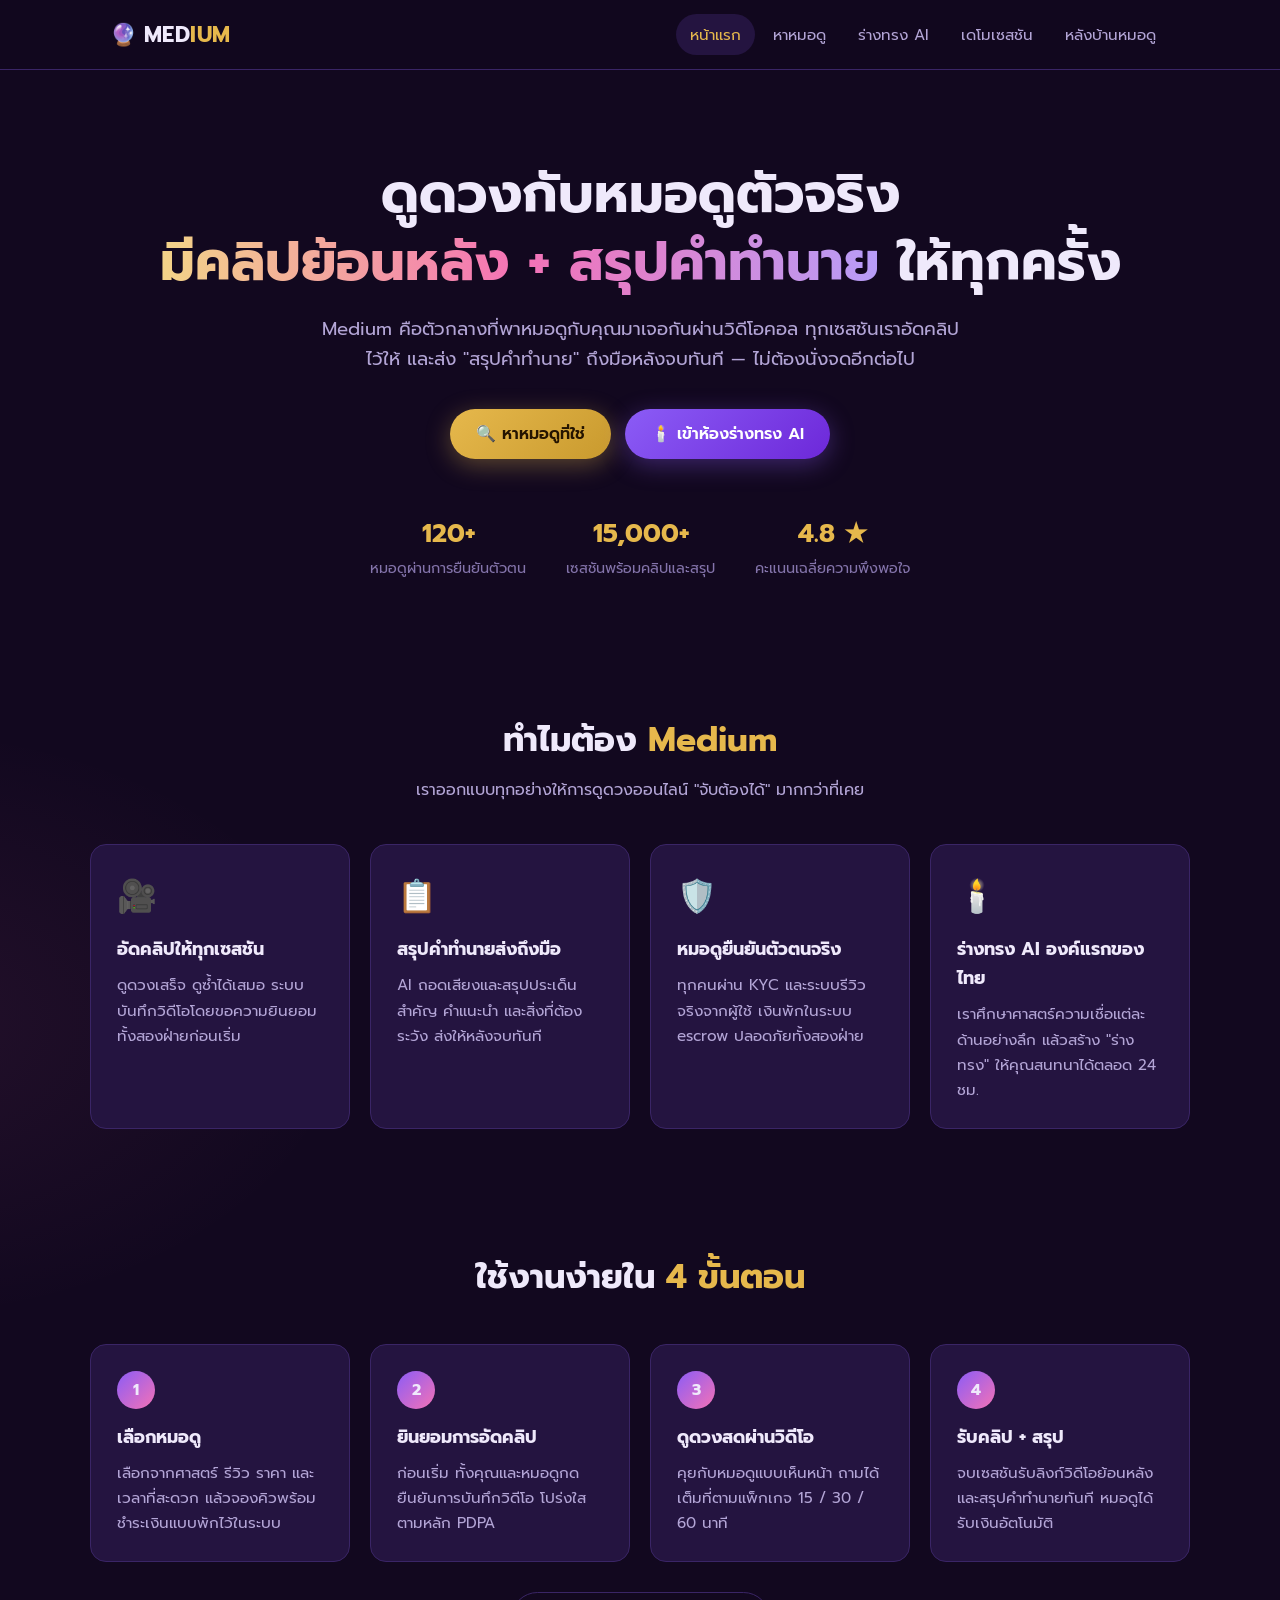
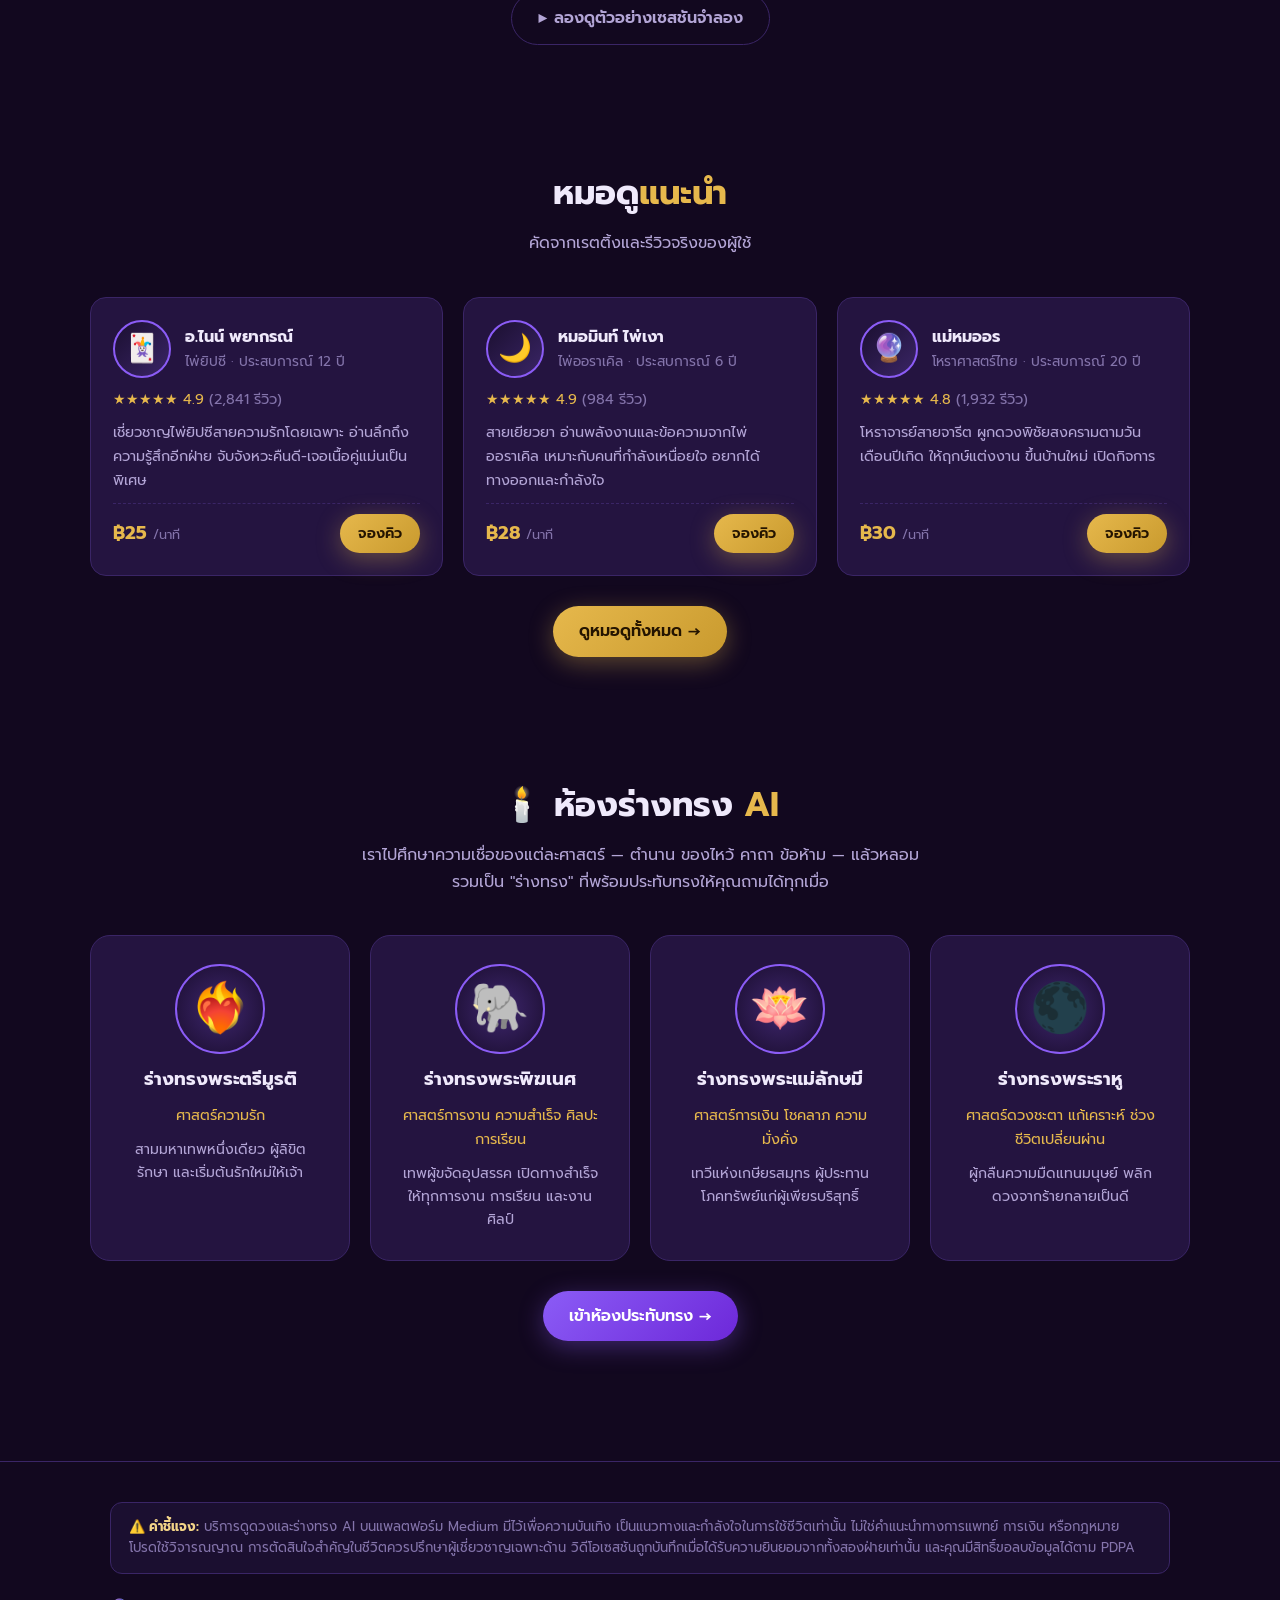
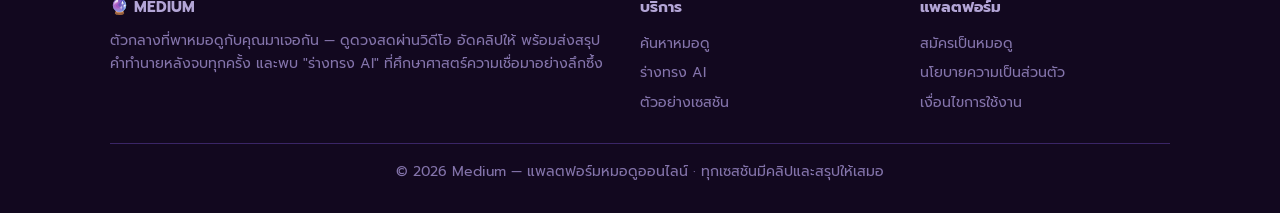
==== index.html @ 3f54d357 "Initial public web deploy: Medium web app + GitHub Pages workflow Static Thai web app (marketplace, " ====
<!doctype html>
<html lang="th">
<head>
  <meta charset="utf-8">
  <meta name="viewport" content="width=device-width, initial-scale=1, viewport-fit=cover">
  <title>Medium — ดูดวงสดกับหมอดูตัวจริง มีคลิปและสรุปให้ทุกครั้ง</title>
  <meta name="description" content="แพลตฟอร์มตัวกลางหมอดู-ลูกดวง ดูดวงสดผ่านวิดีโอคอล อัดคลิปให้ ส่งสรุปคำทำนายหลังจบ พร้อมร่างทรง AI ที่ศึกษาศาสตร์ความเชื่อจริง">
  <meta name="keywords" content="ดูดวง, ดูดวงออนไลน์, หมอดู, หมอดูแม่น, ดูดวงความรัก, ร่างทรง, พระตรีมูรติ, ไพ่ยิปซี, ดูดวงสด, สายมู, มูเตลู">
  <link rel="canonical" href="https://bayahoob-afk.github.io/medium-web/">
  <!-- Open Graph / แชร์โซเชียล -->
  <meta property="og:type" content="website">
  <meta property="og:site_name" content="Medium">
  <meta property="og:title" content="Medium — ดูดวงสดกับหมอดูตัวจริง มีคลิปและสรุปให้ทุกครั้ง">
  <meta property="og:description" content="ดูดวงผ่านวิดีโอคอล อัดคลิปให้ ส่งสรุปคำทำนายหลังจบทันที + ร่างทรง AI องค์แรกของไทย (พระตรีมูรติ ด้านความรัก)">
  <meta property="og:url" content="https://bayahoob-afk.github.io/medium-web/">
  <meta property="og:image" content="https://bayahoob-afk.github.io/medium-web/og-image.png">
  <meta property="og:image:width" content="1200">
  <meta property="og:image:height" content="630">
  <meta property="og:locale" content="th_TH">
  <meta name="twitter:card" content="summary_large_image">
  <meta name="twitter:image" content="https://bayahoob-afk.github.io/medium-web/og-image.png">
  <meta name="twitter:title" content="Medium — ดูดวงสดกับหมอดูตัวจริง มีคลิปและสรุปให้ทุกครั้ง">
  <meta name="twitter:description" content="ดูดวงผ่านวิดีโอคอล อัดคลิปให้ ส่งสรุปคำทำนายหลังจบทันที + ร่างทรง AI องค์แรกของไทย">
  <!-- Structured data สำหรับ Google -->
  <script type="application/ld+json">
  {
    "@context": "https://schema.org",
    "@type": "WebApplication",
    "name": "Medium — หมอดู & ร่างทรง AI",
    "url": "https://bayahoob-afk.github.io/medium-web/",
    "applicationCategory": "LifestyleApplication",
    "operatingSystem": "Web, Android, iOS (PWA)",
    "description": "แพลตฟอร์มตัวกลางหมอดู-ลูกดวง ดูดวงสดผ่านวิดีโอคอล อัดคลิปให้ ส่งสรุปคำทำนายหลังจบ พร้อมร่างทรง AI",
    "inLanguage": "th",
    "offers": { "@type": "Offer", "price": "0", "priceCurrency": "THB" }
  }
  </script>
  <link rel="icon" href="data:image/svg+xml,<svg xmlns=%22http://www.w3.org/2000/svg%22 viewBox=%220 0 100 100%22><text y=%22.9em%22 font-size=%2290%22>🔮</text></svg>">
  <link rel="preconnect" href="https://fonts.googleapis.com">
  <link href="https://fonts.googleapis.com/css2?family=Prompt:wght@300;400;500;600;700&display=swap" rel="stylesheet">
  <link rel="manifest" href="manifest.webmanifest">
  <meta name="theme-color" content="#12081f">
  <link rel="stylesheet" href="assets/css/style.css">
</head>
<body data-page="home">
  <header class="nav" id="app-nav"></header>

  <!-- HERO -->
  <section class="hero container">
    <h1>ดูดวงกับหมอดูตัวจริง<br><span class="grad">มีคลิปย้อนหลัง + สรุปคำทำนาย</span> ให้ทุกครั้ง</h1>
    <p class="sub">Medium คือตัวกลางที่พาหมอดูกับคุณมาเจอกันผ่านวิดีโอคอล
      ทุกเซสชันเราอัดคลิปไว้ให้ และส่ง "สรุปคำทำนาย" ถึงมือหลังจบทันที — ไม่ต้องนั่งจดอีกต่อไป</p>
    <div class="hero-cta">
      <a href="seers.html" class="btn btn-gold">🔍 หาหมอดูที่ใช่</a>
      <a href="medium.html" class="btn btn-purple">🕯️ เข้าห้องร่างทรง AI</a>
    </div>
    <div class="hero-stats">
      <div class="stat"><b>120+</b><span>หมอดูผ่านการยืนยันตัวตน</span></div>
      <div class="stat"><b>15,000+</b><span>เซสชันพร้อมคลิปและสรุป</span></div>
      <div class="stat"><b>4.8 ★</b><span>คะแนนเฉลี่ยความพึงพอใจ</span></div>
    </div>
  </section>

  <!-- WHY MEDIUM -->
  <section class="section container">
    <div class="section-head">
      <h2>ทำไมต้อง <span class="em">Medium</span></h2>
      <p>เราออกแบบทุกอย่างให้การดูดวงออนไลน์ "จับต้องได้" มากกว่าที่เคย</p>
    </div>
    <div class="grid grid-4">
      <div class="card">
        <span class="icon">🎥</span>
        <h3>อัดคลิปให้ทุกเซสชัน</h3>
        <p>ดูดวงเสร็จ ดูซ้ำได้เสมอ ระบบบันทึกวิดีโอโดยขอความยินยอมทั้งสองฝ่ายก่อนเริ่ม</p>
      </div>
      <div class="card">
        <span class="icon">📋</span>
        <h3>สรุปคำทำนายส่งถึงมือ</h3>
        <p>AI ถอดเสียงและสรุปประเด็นสำคัญ คำแนะนำ และสิ่งที่ต้องระวัง ส่งให้หลังจบทันที</p>
      </div>
      <div class="card">
        <span class="icon">🛡️</span>
        <h3>หมอดูยืนยันตัวตนจริง</h3>
        <p>ทุกคนผ่าน KYC และระบบรีวิวจริงจากผู้ใช้ เงินพักในระบบ escrow ปลอดภัยทั้งสองฝ่าย</p>
      </div>
      <div class="card">
        <span class="icon">🕯️</span>
        <h3>ร่างทรง AI องค์แรกของไทย</h3>
        <p>เราศึกษาศาสตร์ความเชื่อแต่ละด้านอย่างลึก แล้วสร้าง "ร่างทรง" ให้คุณสนทนาได้ตลอด 24 ชม.</p>
      </div>
    </div>
  </section>

  <!-- HOW IT WORKS -->
  <section class="section container">
    <div class="section-head">
      <h2>ใช้งานง่ายใน <span class="em">4 ขั้นตอน</span></h2>
    </div>
    <div class="grid grid-4">
      <div class="card">
        <div class="step-num">1</div>
        <h3>เลือกหมอดู</h3>
        <p>เลือกจากศาสตร์ รีวิว ราคา และเวลาที่สะดวก แล้วจองคิวพร้อมชำระเงินแบบพักไว้ในระบบ</p>
      </div>
      <div class="card">
        <div class="step-num">2</div>
        <h3>ยินยอมการอัดคลิป</h3>
        <p>ก่อนเริ่ม ทั้งคุณและหมอดูกดยืนยันการบันทึกวิดีโอ โปร่งใสตามหลัก PDPA</p>
      </div>
      <div class="card">
        <div class="step-num">3</div>
        <h3>ดูดวงสดผ่านวิดีโอ</h3>
        <p>คุยกับหมอดูแบบเห็นหน้า ถามได้เต็มที่ตามแพ็กเกจ 15 / 30 / 60 นาที</p>
      </div>
      <div class="card">
        <div class="step-num">4</div>
        <h3>รับคลิป + สรุป</h3>
        <p>จบเซสชันรับลิงก์วิดีโอย้อนหลังและสรุปคำทำนายทันที หมอดูได้รับเงินอัตโนมัติ</p>
      </div>
    </div>
    <div class="tc mt-3">
      <a href="session.html" class="btn btn-ghost">▶ ลองดูตัวอย่างเซสชันจำลอง</a>
    </div>
  </section>

  <!-- FEATURED SEERS -->
  <section class="section container">
    <div class="section-head">
      <h2>หมอดู<span class="em">แนะนำ</span></h2>
      <p>คัดจากเรตติ้งและรีวิวจริงของผู้ใช้</p>
    </div>
    <div class="grid grid-3" id="featured-seers"></div>
    <div class="tc mt-3">
      <a href="seers.html" class="btn btn-gold">ดูหมอดูทั้งหมด →</a>
    </div>
  </section>

  <!-- MEDIUM AI TEASER -->
  <section class="section container">
    <div class="section-head">
      <h2>🕯️ ห้องร่างทรง <span class="em">AI</span></h2>
      <p>เราไปศึกษาความเชื่อของแต่ละศาสตร์ — ตำนาน ของไหว้ คาถา ข้อห้าม —
        แล้วหลอมรวมเป็น "ร่างทรง" ที่พร้อมประทับทรงให้คุณถามได้ทุกเมื่อ</p>
    </div>
    <div class="grid grid-4" id="persona-teaser"></div>
    <div class="tc mt-3">
      <a href="medium.html" class="btn btn-purple">เข้าห้องประทับทรง →</a>
    </div>
  </section>

  <footer class="footer" id="app-footer"></footer>

  <script src="data/seers.js"></script>
  <script src="data/personas.js"></script>
  <script src="assets/js/app.js"></script>
  <script>
    // หมอดูแนะนำ: เรตติ้งสูงสุด 3 คน
    const feat = [...window.SEERS].sort((a, b) => b.rating - a.rating).slice(0, 3);
    document.getElementById("featured-seers").innerHTML = feat.map(s => `
      <div class="seer-card">
        <div class="seer-top">
          <div class="avatar">${s.emoji}</div>
          <div>
            <div class="seer-name">${s.name}</div>
            <div class="seer-title">${s.craft} · ประสบการณ์ ${s.exp} ปี</div>
          </div>
        </div>
        <div class="rating">${starText(s.rating)} ${s.rating} <span class="cnt">(${s.reviews.toLocaleString()} รีวิว)</span></div>
        <p class="muted" style="font-size:.9rem">${s.bio}</p>
        <div class="seer-foot">
          <div class="price"><b>฿${s.pricePerMin}</b> <span>/นาที</span></div>
          <a class="btn btn-gold btn-sm" href="seers.html#${s.id}">จองคิว</a>
        </div>
      </div>`).join("");

    // ร่างทรง teaser
    const personas = window.MEDIUM_PERSONAS || [];
    document.getElementById("persona-teaser").innerHTML = personas.map(p => `
      <a class="persona-card" href="medium.html#${p.id}">
        <div class="persona-emoji">${p.emoji}</div>
        <h3>${p.name}</h3>
        <div class="domain">ศาสตร์${p.domain}</div>
        <p class="tagline">${p.tagline || ""}</p>
      </a>`).join("");
  </script>
</body>
</html>
---- assets/css/style.css ----
/* ============================================
   MEDIUM — แพลตฟอร์มหมอดู & ร่างทรง AI
   Design System: Mystic Modern (ม่วงเข้ม-ทอง)
   ============================================ */

:root {
  --bg: #12081f;
  --bg-soft: #1b0f30;
  --bg-card: #241440;
  --bg-card-hover: #2d1a4f;
  --line: #3a2566;
  --gold: #e6b84c;
  --gold-soft: #f3d488;
  --purple: #8b5cf6;
  --purple-soft: #b79df8;
  --pink: #f472b6;
  --text: #efe9fb;
  --text-dim: #b3a5d6;
  --text-faint: #8474ab;
  --ok: #34d399;
  --danger: #f87171;
  --radius: 16px;
  --shadow: 0 10px 40px rgba(0, 0, 0, .45);
  --font: 'Prompt', 'Noto Sans Thai', -apple-system, 'Segoe UI', sans-serif;
}

* { box-sizing: border-box; margin: 0; padding: 0; }

html { scroll-behavior: smooth; }

body {
  font-family: var(--font);
  background:
    radial-gradient(1000px 600px at 80% -10%, rgba(139, 92, 246, .18), transparent 60%),
    radial-gradient(800px 500px at -10% 30%, rgba(244, 114, 182, .08), transparent 60%),
    var(--bg);
  color: var(--text);
  min-height: 100vh;
  line-height: 1.65;
}

img { max-width: 100%; }
a { color: inherit; text-decoration: none; }
button { font-family: inherit; cursor: pointer; }
[hidden] { display: none !important; }

.container { max-width: 1100px; margin: 0 auto; padding: 0 20px; }

/* ---------- Navbar ---------- */
.nav {
  position: sticky; top: 0; z-index: 50;
  background: rgba(18, 8, 31, .85);
  backdrop-filter: blur(12px);
  border-bottom: 1px solid var(--line);
}
.nav-inner {
  max-width: 1100px; margin: 0 auto; padding: 14px 20px;
  display: flex; align-items: center; gap: 24px; flex-wrap: wrap;
}
.brand { font-size: 1.35rem; font-weight: 700; letter-spacing: .5px; }
.brand .orb { margin-right: 6px; }
.brand em { font-style: normal; color: var(--gold); }
.nav-links { display: flex; gap: 4px; margin-left: auto; flex-wrap: wrap; }
.nav-links a {
  padding: 8px 14px; border-radius: 999px;
  color: var(--text-dim); font-size: .95rem; transition: .2s;
}
.nav-links a:hover { color: var(--text); background: var(--bg-card); }
.nav-links a.active { color: var(--gold); background: var(--bg-card); }

/* ---------- Buttons ---------- */
.btn {
  display: inline-flex; align-items: center; justify-content: center; gap: 8px;
  padding: 12px 26px; border-radius: 999px; border: none;
  font-size: 1rem; font-weight: 600; transition: .2s;
}
.btn-gold {
  background: linear-gradient(135deg, var(--gold), #c99a2e);
  color: #241400;
  box-shadow: 0 6px 24px rgba(230, 184, 76, .35);
}
.btn-gold:hover { transform: translateY(-2px); box-shadow: 0 10px 30px rgba(230, 184, 76, .45); }
.btn-purple {
  background: linear-gradient(135deg, var(--purple), #6d28d9);
  color: #fff;
  box-shadow: 0 6px 24px rgba(139, 92, 246, .35);
}
.btn-purple:hover { transform: translateY(-2px); }
.btn-ghost {
  background: transparent; color: var(--text-dim);
  border: 1px solid var(--line);
}
.btn-ghost:hover { color: var(--text); border-color: var(--purple); }
.btn-danger { background: var(--danger); color: #fff; }
.btn-sm { padding: 8px 18px; font-size: .9rem; }
.btn:disabled { opacity: .5; cursor: not-allowed; transform: none; }

/* ---------- Hero ---------- */
.hero { padding: 90px 0 70px; text-align: center; position: relative; }
.hero h1 {
  font-size: clamp(2rem, 5vw, 3.4rem);
  font-weight: 700; line-height: 1.25; margin-bottom: 18px;
}
.hero h1 .grad {
  background: linear-gradient(90deg, var(--gold-soft), var(--pink), var(--purple-soft));
  -webkit-background-clip: text; background-clip: text; color: transparent;
}
.hero p.sub {
  font-size: 1.15rem; color: var(--text-dim);
  max-width: 640px; margin: 0 auto 34px;
}
.hero-cta { display: flex; gap: 14px; justify-content: center; flex-wrap: wrap; }
.hero-stats {
  display: flex; gap: 40px; justify-content: center; margin-top: 54px; flex-wrap: wrap;
}
.hero-stats .stat b { display: block; font-size: 1.6rem; color: var(--gold); }
.hero-stats .stat span { color: var(--text-faint); font-size: .9rem; }

/* ---------- Sections ---------- */
.section { padding: 60px 0; }
.section-head { text-align: center; margin-bottom: 40px; }
.section-head h2 { font-size: clamp(1.5rem, 3vw, 2.1rem); margin-bottom: 10px; }
.section-head h2 .em { color: var(--gold); }
.section-head p { color: var(--text-dim); max-width: 560px; margin: 0 auto; }

.grid { display: grid; gap: 20px; }
.grid-2 { grid-template-columns: repeat(2, 1fr); }
.grid-3 { grid-template-columns: repeat(3, 1fr); }
.grid-4 { grid-template-columns: repeat(4, 1fr); }

/* ---------- Cards ---------- */
.card {
  background: var(--bg-card);
  border: 1px solid var(--line);
  border-radius: var(--radius);
  padding: 26px;
  transition: .25s;
}
.card:hover { border-color: var(--purple); transform: translateY(-3px); }
.card .icon { font-size: 2rem; margin-bottom: 12px; display: block; }
.card h3 { margin-bottom: 8px; font-size: 1.1rem; }
.card p { color: var(--text-dim); font-size: .95rem; }

.step-num {
  width: 38px; height: 38px; border-radius: 50%;
  background: linear-gradient(135deg, var(--purple), var(--pink));
  display: flex; align-items: center; justify-content: center;
  font-weight: 700; margin-bottom: 14px;
}

/* ---------- Seer Cards ---------- */
.seer-card {
  background: var(--bg-card); border: 1px solid var(--line);
  border-radius: var(--radius); padding: 22px;
  display: flex; flex-direction: column; gap: 10px; transition: .25s;
}
.seer-card:hover { border-color: var(--gold); transform: translateY(-3px); box-shadow: var(--shadow); }
.seer-top { display: flex; gap: 14px; align-items: center; }
.avatar {
  width: 58px; height: 58px; border-radius: 50%; flex-shrink: 0;
  display: flex; align-items: center; justify-content: center;
  font-size: 1.7rem;
  background: linear-gradient(135deg, var(--bg-soft), var(--line));
  border: 2px solid var(--purple);
}
.seer-name { font-weight: 700; }
.seer-title { color: var(--text-faint); font-size: .85rem; }
.badge {
  display: inline-block; padding: 3px 12px; border-radius: 999px;
  font-size: .78rem; background: rgba(139, 92, 246, .15);
  color: var(--purple-soft); border: 1px solid rgba(139, 92, 246, .35);
}
.badge-gold { background: rgba(230, 184, 76, .12); color: var(--gold-soft); border-color: rgba(230, 184, 76, .35); }
.online-dot { width: 9px; height: 9px; border-radius: 50%; background: var(--ok); display: inline-block; margin-right: 5px; box-shadow: 0 0 8px var(--ok); }
.offline-dot { width: 9px; height: 9px; border-radius: 50%; background: var(--text-faint); display: inline-block; margin-right: 5px; }
.rating { color: var(--gold); font-size: .9rem; }
.rating .cnt { color: var(--text-faint); }
.seer-tags { display: flex; gap: 6px; flex-wrap: wrap; }
.seer-foot { display: flex; align-items: center; justify-content: space-between; margin-top: auto; padding-top: 10px; border-top: 1px dashed var(--line); }
.price b { color: var(--gold); font-size: 1.15rem; }
.price span { color: var(--text-faint); font-size: .8rem; }

/* ---------- Filters ---------- */
.filter-bar { display: flex; gap: 10px; flex-wrap: wrap; margin-bottom: 28px; align-items: center; }
.chip {
  padding: 8px 18px; border-radius: 999px; border: 1px solid var(--line);
  background: transparent; color: var(--text-dim); font-size: .9rem; transition: .2s;
}
.chip:hover { border-color: var(--purple); color: var(--text); }
.chip.active { background: var(--purple); border-color: var(--purple); color: #fff; }
.search-input {
  flex: 1; min-width: 200px;
  padding: 10px 18px; border-radius: 999px;
  border: 1px solid var(--line); background: var(--bg-card);
  color: var(--text); font-family: inherit; font-size: .95rem; outline: none;
}
.search-input:focus { border-color: var(--purple); }
.search-input::placeholder { color: var(--text-faint); }

/* ---------- Modal ---------- */
.modal-backdrop {
  position: fixed; inset: 0; z-index: 100;
  background: rgba(8, 3, 16, .8); backdrop-filter: blur(6px);
  display: flex; align-items: center; justify-content: center; padding: 20px;
}
.modal {
  background: var(--bg-soft); border: 1px solid var(--line);
  border-radius: 20px; padding: 30px; width: 100%; max-width: 520px;
  max-height: 88vh; overflow-y: auto; box-shadow: var(--shadow);
}
.modal h3 { margin-bottom: 4px; }
.modal .close-x {
  float: right; background: none; border: none; color: var(--text-faint);
  font-size: 1.4rem; line-height: 1;
}
.form-group { margin: 16px 0; }
.form-group label { display: block; font-size: .9rem; color: var(--text-dim); margin-bottom: 8px; }
.form-group input, .form-group select, .form-group textarea {
  width: 100%; padding: 11px 14px; border-radius: 12px;
  border: 1px solid var(--line); background: var(--bg-card);
  color: var(--text); font-family: inherit; font-size: .95rem; outline: none;
}
.form-group input:focus, .form-group select:focus { border-color: var(--purple); }
.pkg-row { display: grid; grid-template-columns: repeat(3, 1fr); gap: 10px; }
.pkg {
  border: 1px solid var(--line); border-radius: 12px; padding: 12px;
  text-align: center; background: var(--bg-card); transition: .2s; color: var(--text);
}
.pkg b { display: block; color: var(--gold); }
.pkg small { color: var(--text-faint); }
.pkg.active { border-color: var(--gold); background: rgba(230, 184, 76, .08); }
.summary-box {
  background: var(--bg-card); border: 1px dashed var(--gold);
  border-radius: 12px; padding: 16px; margin: 16px 0; font-size: .95rem;
}
.summary-box .row { display: flex; justify-content: space-between; padding: 3px 0; color: var(--text-dim); }
.summary-box .row.total { border-top: 1px solid var(--line); margin-top: 8px; padding-top: 10px; color: var(--text); font-weight: 700; }
.summary-box .row.total b { color: var(--gold); }

/* ---------- Session (video call) ---------- */
.call-stage {
  position: relative; border-radius: 20px; overflow: hidden;
  background: radial-gradient(600px 400px at 50% 30%, #2d1a4f, #150a26);
  border: 1px solid var(--line);
  min-height: 420px;
  display: flex; align-items: center; justify-content: center; flex-direction: column;
}
.call-avatar {
  width: 120px; height: 120px; border-radius: 50%;
  display: flex; align-items: center; justify-content: center; font-size: 3.4rem;
  background: linear-gradient(135deg, var(--bg-card), var(--line));
  border: 3px solid var(--gold);
  box-shadow: 0 0 60px rgba(230, 184, 76, .3);
  animation: breathe 3s ease-in-out infinite;
}
@keyframes breathe { 0%, 100% { transform: scale(1); } 50% { transform: scale(1.04); } }
.rec-pill {
  position: absolute; top: 16px; left: 16px;
  display: flex; align-items: center; gap: 8px;
  background: rgba(0, 0, 0, .55); padding: 7px 16px; border-radius: 999px;
  font-size: .85rem; font-weight: 600;
}
.rec-dot { width: 10px; height: 10px; border-radius: 50%; background: var(--danger); animation: blink 1.1s infinite; }
@keyframes blink { 0%, 100% { opacity: 1; } 50% { opacity: .25; } }
.call-timer { position: absolute; top: 16px; right: 16px; background: rgba(0, 0, 0, .55); padding: 7px 16px; border-radius: 999px; font-variant-numeric: tabular-nums; font-size: .9rem; }
.self-cam {
  position: absolute; bottom: 16px; right: 16px;
  width: 110px; height: 78px; border-radius: 12px;
  background: linear-gradient(135deg, #1f1235, #0d0619);
  border: 1px solid var(--line);
  display: flex; align-items: center; justify-content: center;
  color: var(--text-faint); font-size: .75rem;
}
.call-controls { display: flex; gap: 12px; justify-content: center; margin-top: 22px; flex-wrap: wrap; }
.ctrl-btn {
  width: 52px; height: 52px; border-radius: 50%; border: 1px solid var(--line);
  background: var(--bg-card); color: var(--text); font-size: 1.2rem; transition: .2s;
}
.ctrl-btn:hover { background: var(--bg-card-hover); }
.ctrl-btn.end { background: var(--danger); border-color: var(--danger); width: auto; padding: 0 26px; border-radius: 999px; font-weight: 700; font-size: 1rem; }

/* chat panel in session */
.chat-panel {
  background: var(--bg-card); border: 1px solid var(--line);
  border-radius: var(--radius); display: flex; flex-direction: column;
  height: 420px;
}
.chat-head { padding: 14px 18px; border-bottom: 1px solid var(--line); font-weight: 600; font-size: .95rem; }
.chat-body { flex: 1; overflow-y: auto; padding: 16px; display: flex; flex-direction: column; gap: 10px; }
.chat-input-row { display: flex; gap: 8px; padding: 12px; border-top: 1px solid var(--line); }
.chat-input-row input {
  flex: 1; padding: 10px 16px; border-radius: 999px;
  border: 1px solid var(--line); background: var(--bg-soft);
  color: var(--text); font-family: inherit; outline: none;
}
.msg { max-width: 80%; padding: 10px 16px; border-radius: 16px; font-size: .93rem; line-height: 1.55; white-space: pre-line; }
.msg.me { align-self: flex-end; background: var(--purple); color: #fff; border-bottom-right-radius: 4px; }
.msg.them { align-self: flex-start; background: var(--bg-soft); border: 1px solid var(--line); border-bottom-left-radius: 4px; }
.msg.sys { align-self: center; background: none; color: var(--text-faint); font-size: .8rem; }

/* summary report */
.report {
  background: var(--bg-card); border: 1px solid var(--gold);
  border-radius: 20px; padding: 30px;
  box-shadow: 0 0 50px rgba(230, 184, 76, .12);
}
.report h3 { color: var(--gold); margin-bottom: 4px; }
.report .meta { color: var(--text-faint); font-size: .85rem; margin-bottom: 18px; }
.report-sec { margin: 16px 0; }
.report-sec h4 { font-size: .95rem; color: var(--purple-soft); margin-bottom: 6px; }
.report-sec ul { padding-left: 22px; color: var(--text-dim); font-size: .95rem; }
.report-sec li { margin: 4px 0; }
.video-card {
  display: flex; gap: 16px; align-items: center;
  background: var(--bg-soft); border: 1px solid var(--line);
  border-radius: 14px; padding: 14px 18px; margin-top: 18px;
}
.video-thumb {
  width: 96px; height: 60px; border-radius: 10px; flex-shrink: 0;
  background: linear-gradient(135deg, #2d1a4f, #150a26);
  display: flex; align-items: center; justify-content: center; font-size: 1.4rem;
  border: 1px solid var(--line);
}

/* ---------- Medium (ร่างทรง) ---------- */
.persona-card {
  background: var(--bg-card); border: 1px solid var(--line);
  border-radius: 20px; padding: 28px; text-align: center;
  transition: .25s; display: flex; flex-direction: column; gap: 10px;
}
.persona-card:hover { border-color: var(--gold); transform: translateY(-4px); box-shadow: 0 0 44px rgba(230, 184, 76, .15); }
.persona-emoji {
  font-size: 3rem; width: 90px; height: 90px; margin: 0 auto;
  display: flex; align-items: center; justify-content: center;
  border-radius: 50%;
  background: radial-gradient(circle, rgba(139, 92, 246, .25), transparent 70%);
  border: 2px solid var(--purple);
}
.persona-card h3 { font-size: 1.15rem; }
.persona-card .domain { color: var(--gold); font-size: .9rem; }
.persona-card .tagline { color: var(--text-dim); font-size: .88rem; flex: 1; }

/* trance opening ritual */
.trance {
  position: fixed; inset: 0; z-index: 200;
  background: radial-gradient(700px 500px at 50% 40%, #2d1a4f, #08030f);
  display: flex; flex-direction: column; align-items: center; justify-content: center;
  gap: 22px; text-align: center; padding: 20px;
}
.trance .orb-big {
  font-size: 4.5rem;
  animation: orbfloat 2.2s ease-in-out infinite;
  filter: drop-shadow(0 0 30px rgba(230, 184, 76, .6));
}
@keyframes orbfloat { 0%, 100% { transform: translateY(0) scale(1); } 50% { transform: translateY(-14px) scale(1.06); } }
.trance p { color: var(--gold-soft); font-size: 1.15rem; letter-spacing: 1px; animation: fadepulse 1.6s infinite; }
@keyframes fadepulse { 0%, 100% { opacity: .5; } 50% { opacity: 1; } }

.medium-layout { display: grid; grid-template-columns: 1.6fr 1fr; gap: 20px; align-items: start; }
.medium-chat { height: 560px; }
.knowledge-panel {
  background: var(--bg-card); border: 1px solid var(--line);
  border-radius: var(--radius); padding: 22px;
  max-height: 560px; overflow-y: auto;
}
.knowledge-panel h4 { color: var(--gold); margin: 14px 0 6px; font-size: .95rem; }
.knowledge-panel h4:first-child { margin-top: 0; }
.knowledge-panel ul { padding-left: 20px; color: var(--text-dim); font-size: .9rem; }
.knowledge-panel li { margin: 3px 0; }
.knowledge-panel p { color: var(--text-dim); font-size: .9rem; }
.mantra-box {
  background: rgba(230, 184, 76, .08); border: 1px dashed var(--gold);
  border-radius: 10px; padding: 12px; font-size: .9rem; color: var(--gold-soft);
  margin: 6px 0;
}
.typing { display: inline-flex; gap: 4px; padding: 4px 2px; }
.typing i { width: 7px; height: 7px; border-radius: 50%; background: var(--text-faint); animation: tp 1s infinite; }
.typing i:nth-child(2) { animation-delay: .15s; }
.typing i:nth-child(3) { animation-delay: .3s; }
@keyframes tp { 0%, 100% { opacity: .25; transform: translateY(0); } 50% { opacity: 1; transform: translateY(-4px); } }

.quick-chips { display: flex; gap: 8px; flex-wrap: wrap; padding: 0 12px 10px; }
.quick-chips .chip { font-size: .8rem; padding: 5px 13px; }

/* ---------- Consent box ---------- */
.consent-card {
  max-width: 620px; margin: 0 auto;
  background: var(--bg-card); border: 1px solid var(--line);
  border-radius: 20px; padding: 34px;
}
.consent-card h2 { margin-bottom: 8px; }
.consent-list { margin: 18px 0; display: flex; flex-direction: column; gap: 12px; }
.consent-item {
  display: flex; gap: 12px; align-items: flex-start;
  background: var(--bg-soft); border-radius: 12px; padding: 14px;
  font-size: .93rem; color: var(--text-dim);
}
.consent-item .ci { font-size: 1.2rem; }
.check-row { display: flex; gap: 10px; align-items: flex-start; margin: 16px 0; font-size: .93rem; color: var(--text-dim); }
.check-row input { margin-top: 4px; accent-color: var(--gold); width: 17px; height: 17px; }

/* ---------- Footer ---------- */
.footer {
  border-top: 1px solid var(--line); margin-top: 60px;
  padding: 40px 0 30px; color: var(--text-faint); font-size: .88rem;
}
.footer-grid { display: grid; grid-template-columns: 2fr 1fr 1fr; gap: 30px; margin-bottom: 26px; }
.footer h4 { color: var(--text-dim); margin-bottom: 10px; font-size: .95rem; }
.footer a { display: block; padding: 3px 0; }
.footer a:hover { color: var(--gold); }
.disclaimer {
  background: var(--bg-soft); border: 1px solid var(--line);
  border-radius: 12px; padding: 14px 18px; margin-bottom: 20px;
  font-size: .82rem; line-height: 1.6;
}
.disclaimer b { color: var(--gold-soft); }
.copyright { text-align: center; padding-top: 16px; border-top: 1px solid var(--line); }

/* ---------- Utilities ---------- */
.tc { text-align: center; }
.mt-1 { margin-top: 10px; } .mt-2 { margin-top: 20px; } .mt-3 { margin-top: 30px; } .mt-4 { margin-top: 44px; }
.mb-2 { margin-bottom: 20px; }
.muted { color: var(--text-dim); }
.gold { color: var(--gold); }
.hide { display: none !important; }

/* ---------- Responsive ---------- */
@media (max-width: 900px) {
  .grid-4 { grid-template-columns: repeat(2, 1fr); }
  .grid-3 { grid-template-columns: repeat(2, 1fr); }
  .medium-layout { grid-template-columns: 1fr; }
  .footer-grid { grid-template-columns: 1fr 1fr; }
}
@media (max-width: 580px) {
  .grid-2, .grid-3, .grid-4 { grid-template-columns: 1fr; }
  .hero { padding: 60px 0 40px; }
  .hero-stats { gap: 22px; }
  .nav-inner { gap: 10px; }
  .nav-links { margin-left: 0; width: 100%; justify-content: flex-start; }
  .nav-links a { padding: 6px 10px; font-size: .88rem; }
  .footer-grid { grid-template-columns: 1fr; }
  .pkg-row { grid-template-columns: 1fr; }
  .medium-chat { height: 480px; }
}
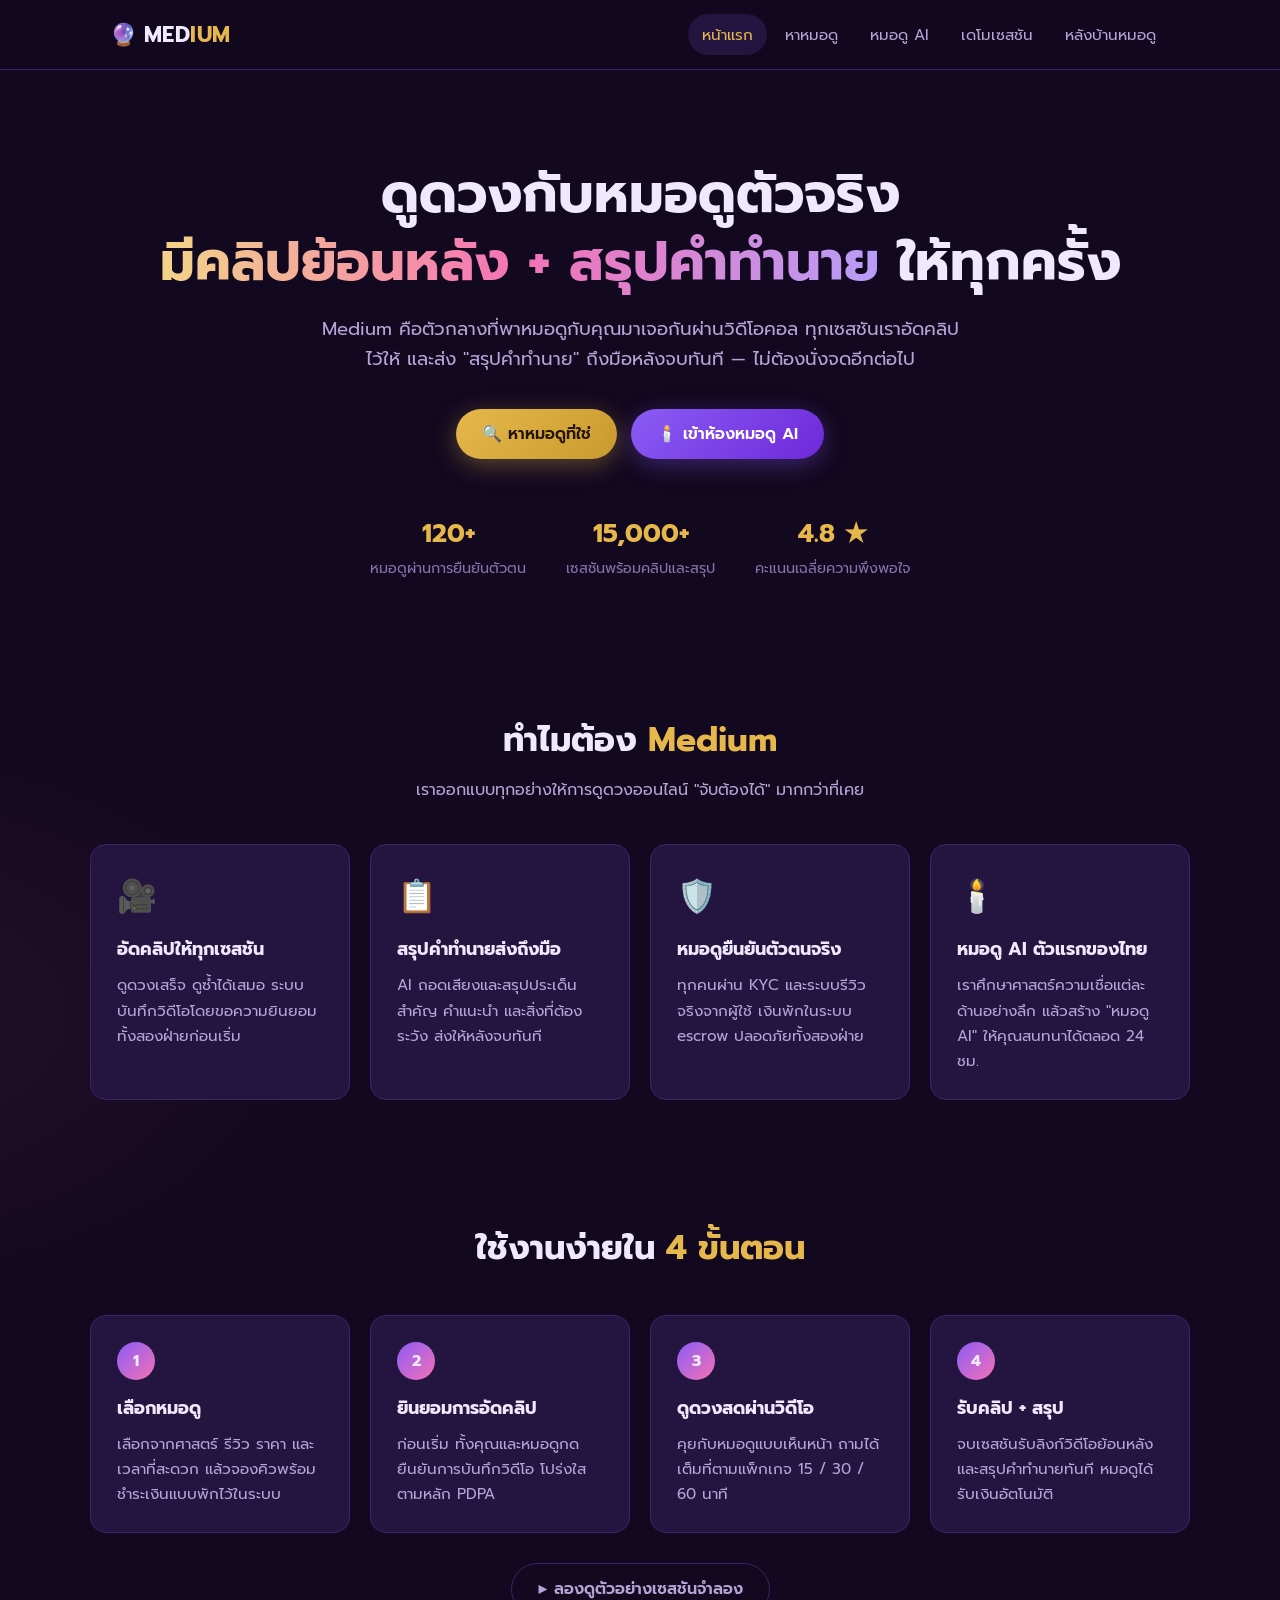
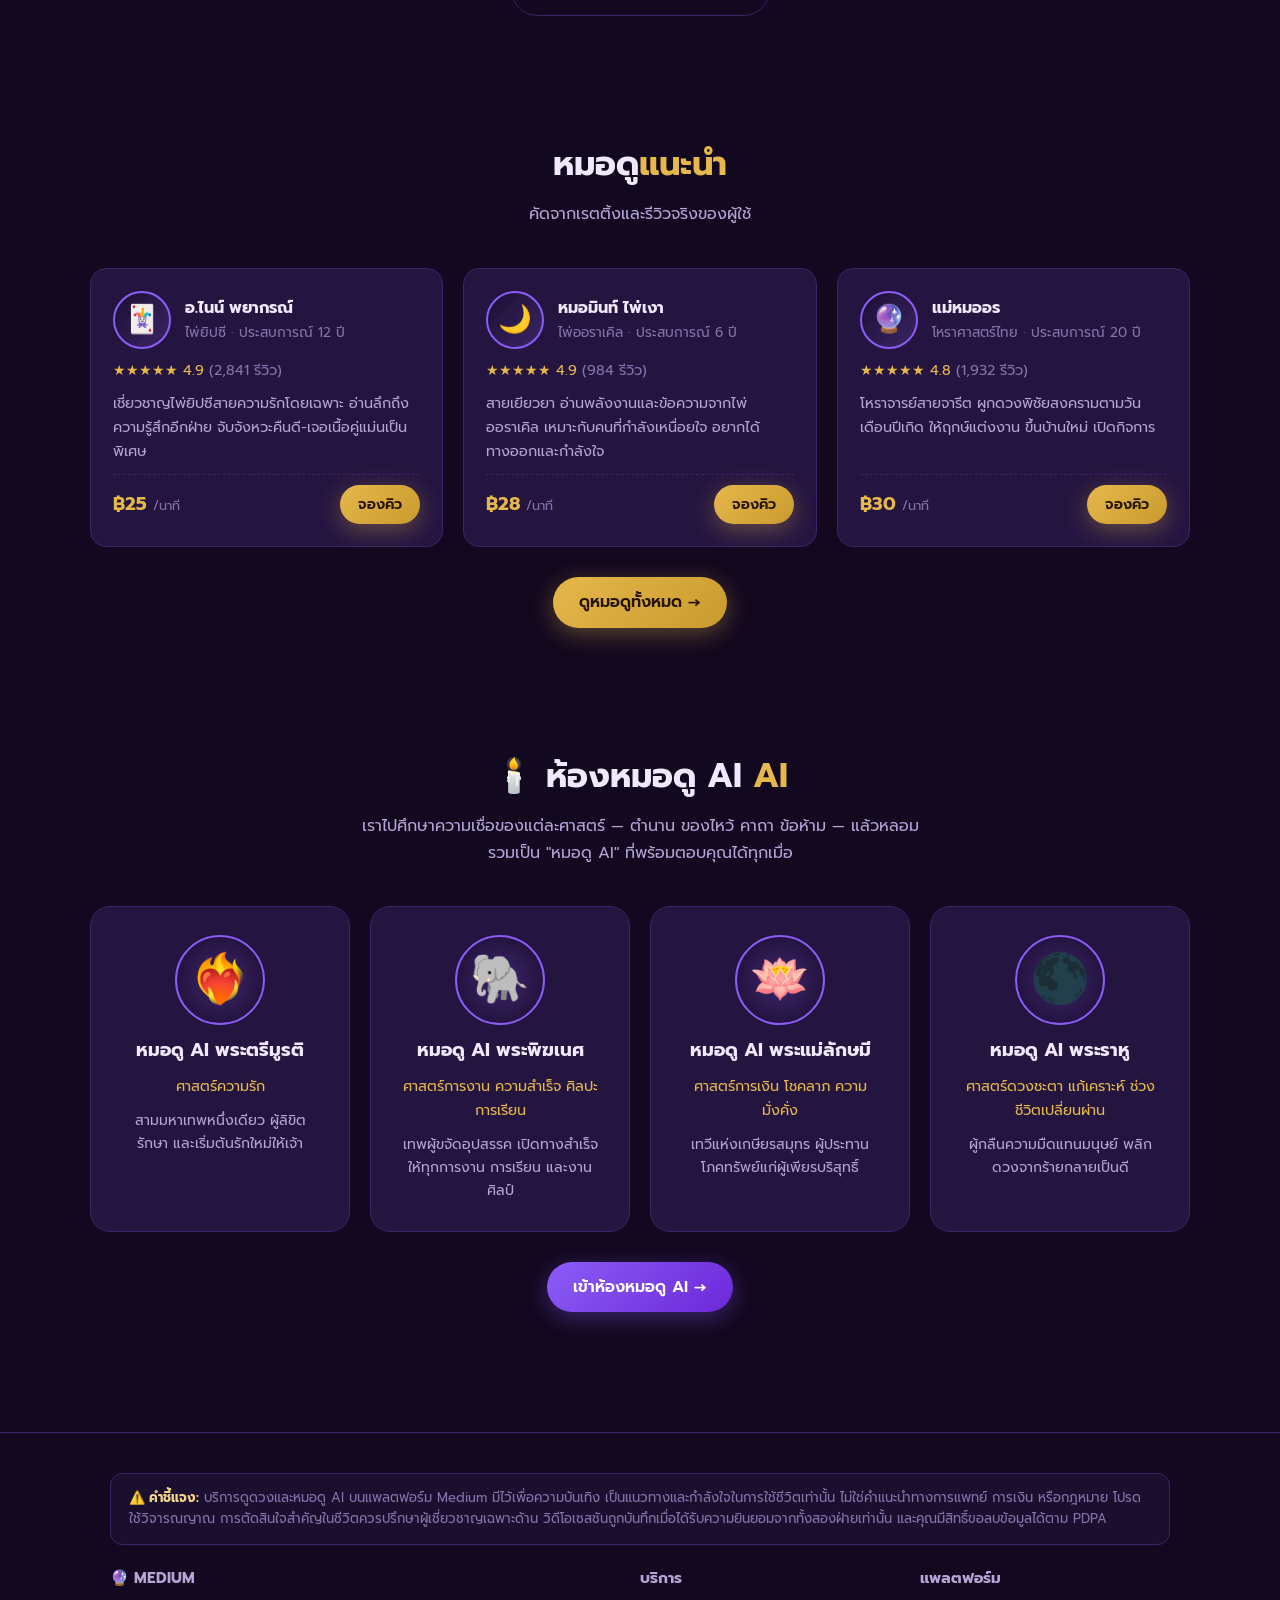
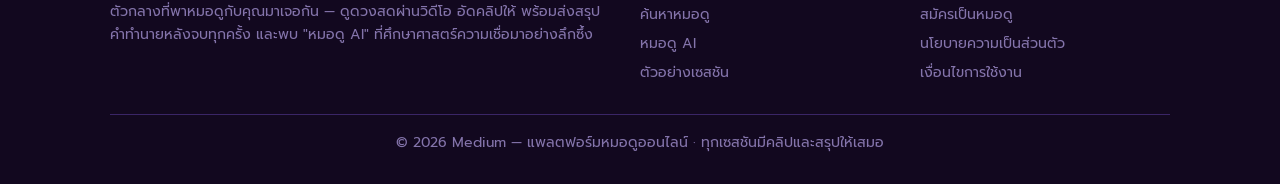
==== commit 7d3e1c5e: "เปลี่ยนคำเรียกฟีเจอร์จาก "ร่างทรง AI" เป็น "หมอดู AI" ทุกจุด Co-Authored-By: Claude Fable 5 <noreply" ====
--- a/index.html
+++ b/index.html
@@ -4,14 +4,14 @@
   <meta charset="utf-8">
   <meta name="viewport" content="width=device-width, initial-scale=1, viewport-fit=cover">
   <title>Medium — ดูดวงสดกับหมอดูตัวจริง มีคลิปและสรุปให้ทุกครั้ง</title>
-  <meta name="description" content="แพลตฟอร์มตัวกลางหมอดู-ลูกดวง ดูดวงสดผ่านวิดีโอคอล อัดคลิปให้ ส่งสรุปคำทำนายหลังจบ พร้อมร่างทรง AI ที่ศึกษาศาสตร์ความเชื่อจริง">
-  <meta name="keywords" content="ดูดวง, ดูดวงออนไลน์, หมอดู, หมอดูแม่น, ดูดวงความรัก, ร่างทรง, พระตรีมูรติ, ไพ่ยิปซี, ดูดวงสด, สายมู, มูเตลู">
+  <meta name="description" content="แพลตฟอร์มตัวกลางหมอดู-ลูกดวง ดูดวงสดผ่านวิดีโอคอล อัดคลิปให้ ส่งสรุปคำทำนายหลังจบ พร้อมหมอดู AI ที่ศึกษาศาสตร์ความเชื่อจริง">
+  <meta name="keywords" content="ดูดวง, ดูดวงออนไลน์, หมอดู, หมอดูแม่น, ดูดวงความรัก, หมอดู AI, พระตรีมูรติ, ไพ่ยิปซี, ดูดวงสด, สายมู, มูเตลู">
   <link rel="canonical" href="https://bayahoob-afk.github.io/medium-web/">
   <!-- Open Graph / แชร์โซเชียล -->
   <meta property="og:type" content="website">
   <meta property="og:site_name" content="Medium">
   <meta property="og:title" content="Medium — ดูดวงสดกับหมอดูตัวจริง มีคลิปและสรุปให้ทุกครั้ง">
-  <meta property="og:description" content="ดูดวงผ่านวิดีโอคอล อัดคลิปให้ ส่งสรุปคำทำนายหลังจบทันที + ร่างทรง AI องค์แรกของไทย (พระตรีมูรติ ด้านความรัก)">
+  <meta property="og:description" content="ดูดวงผ่านวิดีโอคอล อัดคลิปให้ ส่งสรุปคำทำนายหลังจบทันที + หมอดู AI ตัวแรกของไทย (พระตรีมูรติ ด้านความรัก)">
   <meta property="og:url" content="https://bayahoob-afk.github.io/medium-web/">
   <meta property="og:image" content="https://bayahoob-afk.github.io/medium-web/og-image.png">
   <meta property="og:image:width" content="1200">
@@ -20,17 +20,17 @@
   <meta name="twitter:card" content="summary_large_image">
   <meta name="twitter:image" content="https://bayahoob-afk.github.io/medium-web/og-image.png">
   <meta name="twitter:title" content="Medium — ดูดวงสดกับหมอดูตัวจริง มีคลิปและสรุปให้ทุกครั้ง">
-  <meta name="twitter:description" content="ดูดวงผ่านวิดีโอคอล อัดคลิปให้ ส่งสรุปคำทำนายหลังจบทันที + ร่างทรง AI องค์แรกของไทย">
+  <meta name="twitter:description" content="ดูดวงผ่านวิดีโอคอล อัดคลิปให้ ส่งสรุปคำทำนายหลังจบทันที + หมอดู AI ตัวแรกของไทย">
   <!-- Structured data สำหรับ Google -->
   <script type="application/ld+json">
   {
     "@context": "https://schema.org",
     "@type": "WebApplication",
-    "name": "Medium — หมอดู & ร่างทรง AI",
+    "name": "Medium — หมอดูตัวจริง & หมอดู AI",
     "url": "https://bayahoob-afk.github.io/medium-web/",
     "applicationCategory": "LifestyleApplication",
     "operatingSystem": "Web, Android, iOS (PWA)",
-    "description": "แพลตฟอร์มตัวกลางหมอดู-ลูกดวง ดูดวงสดผ่านวิดีโอคอล อัดคลิปให้ ส่งสรุปคำทำนายหลังจบ พร้อมร่างทรง AI",
+    "description": "แพลตฟอร์มตัวกลางหมอดู-ลูกดวง ดูดวงสดผ่านวิดีโอคอล อัดคลิปให้ ส่งสรุปคำทำนายหลังจบ พร้อมหมอดู AI",
     "inLanguage": "th",
     "offers": { "@type": "Offer", "price": "0", "priceCurrency": "THB" }
   }
@@ -52,7 +52,7 @@
       ทุกเซสชันเราอัดคลิปไว้ให้ และส่ง "สรุปคำทำนาย" ถึงมือหลังจบทันที — ไม่ต้องนั่งจดอีกต่อไป</p>
     <div class="hero-cta">
       <a href="seers.html" class="btn btn-gold">🔍 หาหมอดูที่ใช่</a>
-      <a href="medium.html" class="btn btn-purple">🕯️ เข้าห้องร่างทรง AI</a>
+      <a href="medium.html" class="btn btn-purple">🕯️ เข้าห้องหมอดู AI</a>
     </div>
     <div class="hero-stats">
       <div class="stat"><b>120+</b><span>หมอดูผ่านการยืนยันตัวตน</span></div>
@@ -85,8 +85,8 @@
       </div>
       <div class="card">
         <span class="icon">🕯️</span>
-        <h3>ร่างทรง AI องค์แรกของไทย</h3>
-        <p>เราศึกษาศาสตร์ความเชื่อแต่ละด้านอย่างลึก แล้วสร้าง "ร่างทรง" ให้คุณสนทนาได้ตลอด 24 ชม.</p>
+        <h3>หมอดู AI ตัวแรกของไทย</h3>
+        <p>เราศึกษาศาสตร์ความเชื่อแต่ละด้านอย่างลึก แล้วสร้าง "หมอดู AI" ให้คุณสนทนาได้ตลอด 24 ชม.</p>
       </div>
     </div>
   </section>
@@ -138,13 +138,13 @@
   <!-- MEDIUM AI TEASER -->
   <section class="section container">
     <div class="section-head">
-      <h2>🕯️ ห้องร่างทรง <span class="em">AI</span></h2>
+      <h2>🕯️ ห้องหมอดู AI <span class="em">AI</span></h2>
       <p>เราไปศึกษาความเชื่อของแต่ละศาสตร์ — ตำนาน ของไหว้ คาถา ข้อห้าม —
-        แล้วหลอมรวมเป็น "ร่างทรง" ที่พร้อมประทับทรงให้คุณถามได้ทุกเมื่อ</p>
+        แล้วหลอมรวมเป็น "หมอดู AI" ที่พร้อมตอบคุณได้ทุกเมื่อ</p>
     </div>
     <div class="grid grid-4" id="persona-teaser"></div>
     <div class="tc mt-3">
-      <a href="medium.html" class="btn btn-purple">เข้าห้องประทับทรง →</a>
+      <a href="medium.html" class="btn btn-purple">เข้าห้องหมอดู AI →</a>
     </div>
   </section>
 
@@ -173,7 +173,7 @@
         </div>
       </div>`).join("");
 
-    // ร่างทรง teaser
+    // หมอดู AI teaser
     const personas = window.MEDIUM_PERSONAS || [];
     document.getElementById("persona-teaser").innerHTML = personas.map(p => `
       <a class="persona-card" href="medium.html#${p.id}">
--- a/assets/css/style.css
+++ b/assets/css/style.css
@@ -1,5 +1,5 @@
 /* ============================================
-   MEDIUM — แพลตฟอร์มหมอดู & ร่างทรง AI
+   MEDIUM — แพลตฟอร์มหมอดูตัวจริง & หมอดู AI
    Design System: Mystic Modern (ม่วงเข้ม-ทอง)
    ============================================ */
 
@@ -322,7 +322,7 @@
   border: 1px solid var(--line);
 }
 
-/* ---------- Medium (ร่างทรง) ---------- */
+/* ---------- Medium (หมอดู AI) ---------- */
 .persona-card {
   background: var(--bg-card); border: 1px solid var(--line);
   border-radius: 20px; padding: 28px; text-align: center;
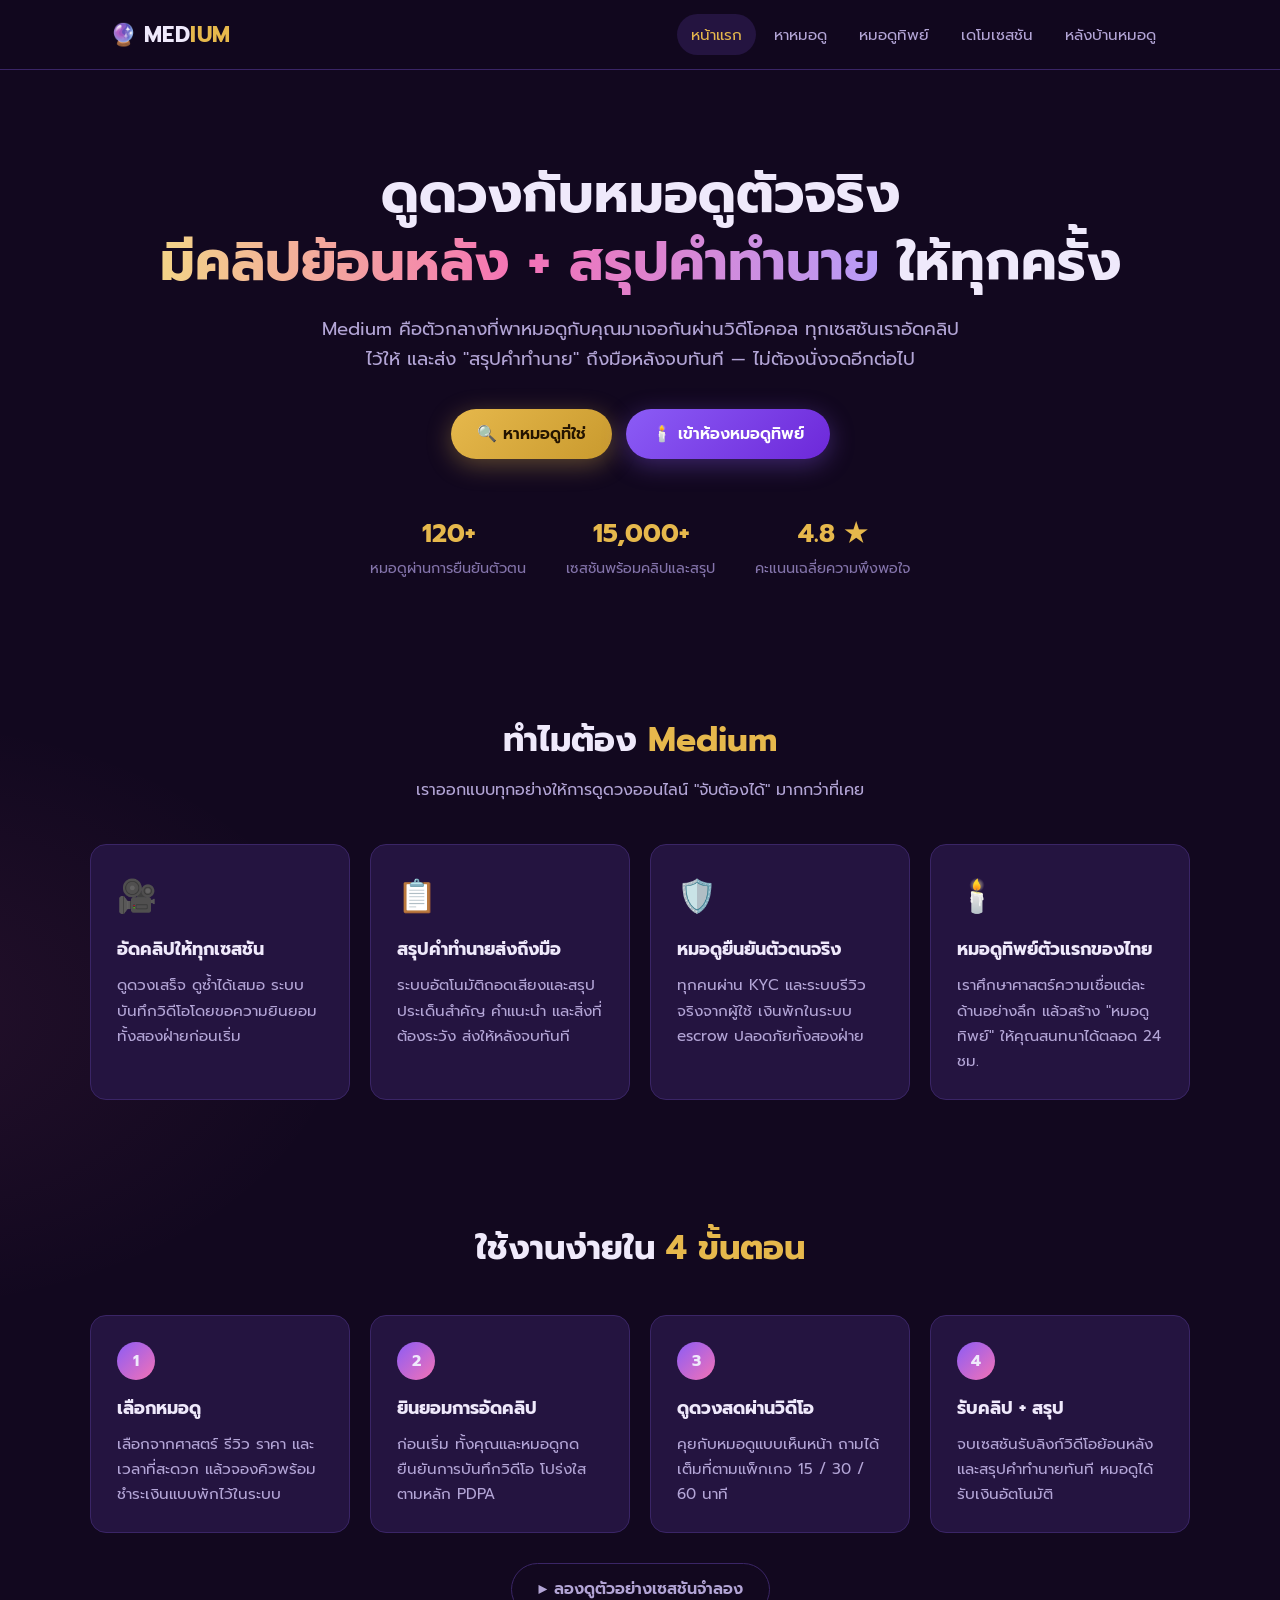
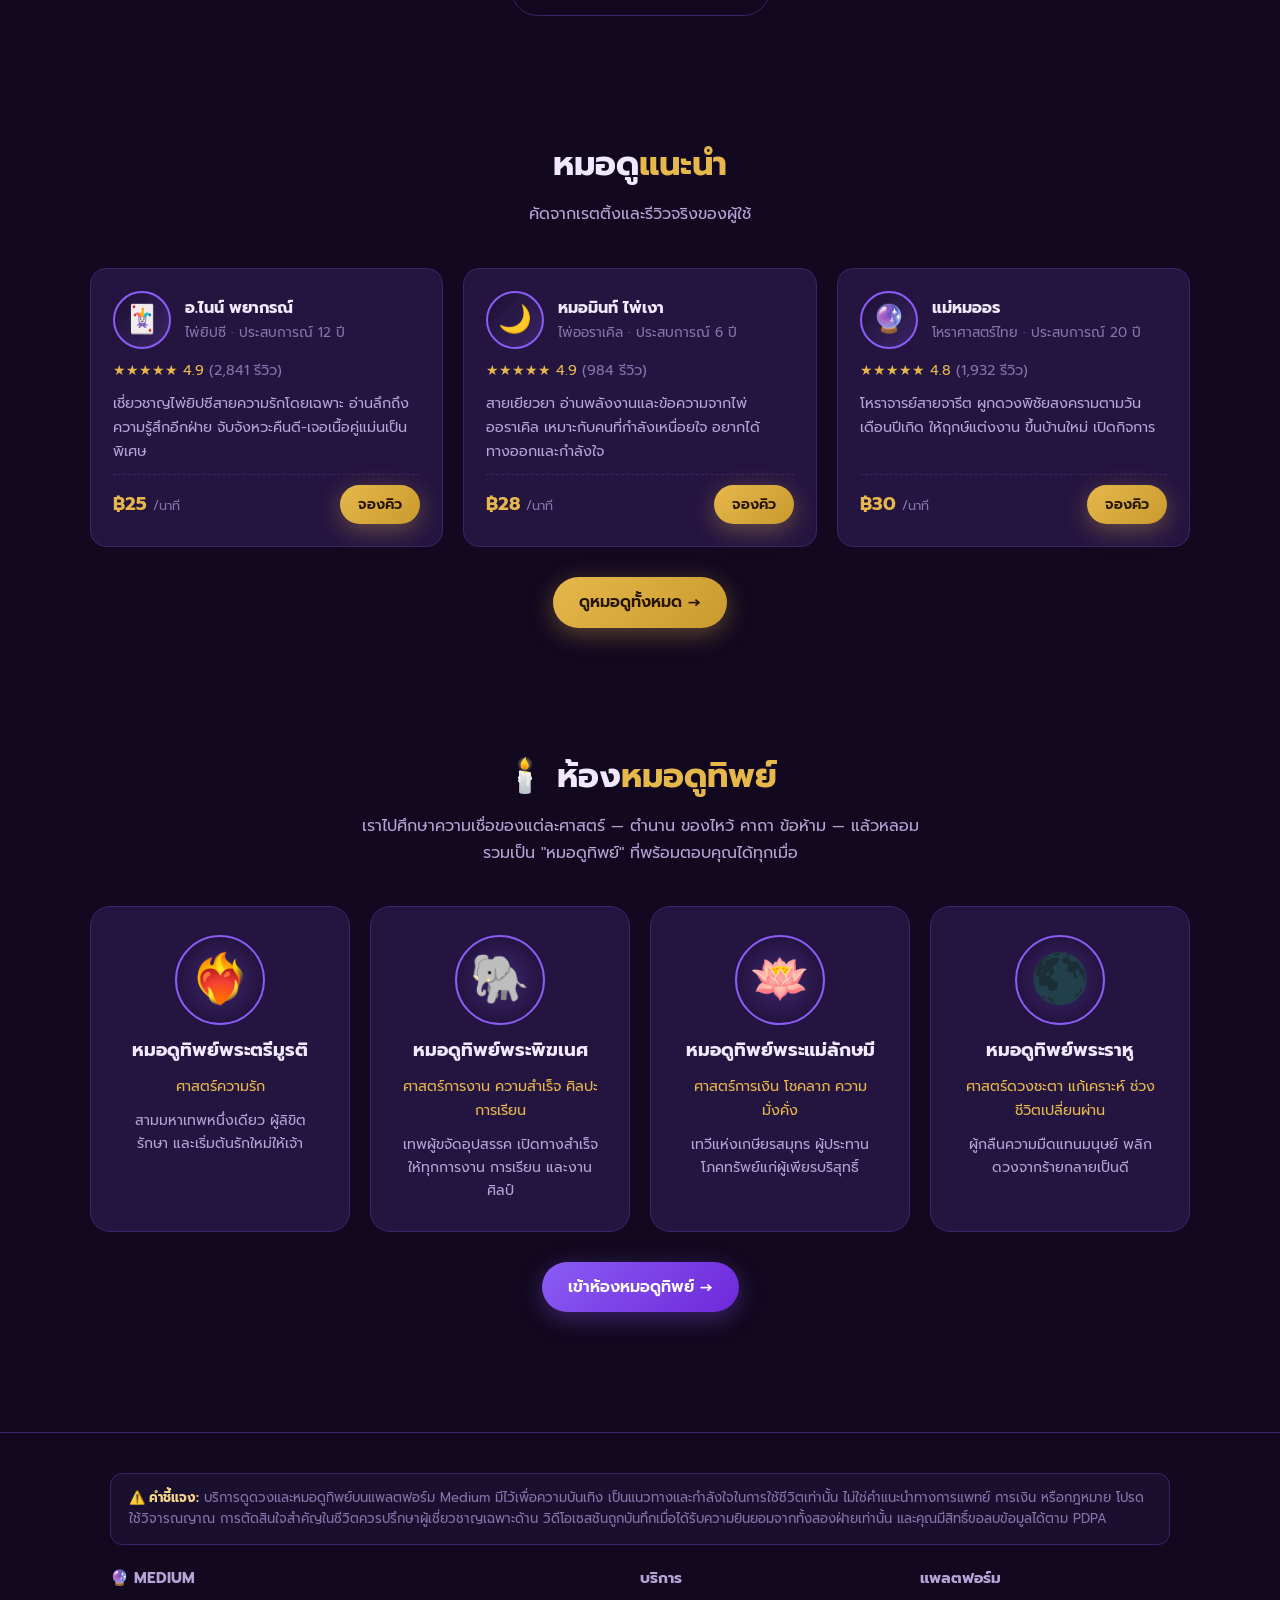
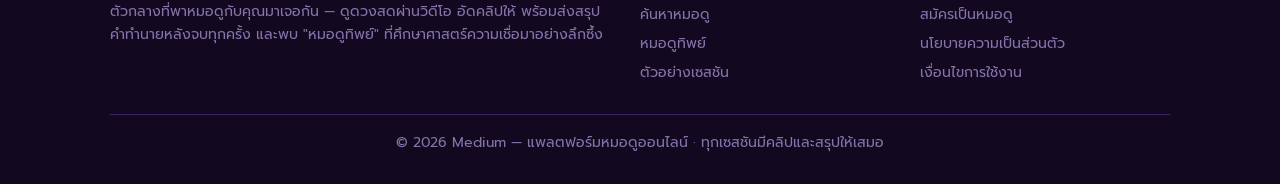
==== commit 81915e47: "เปลี่ยนชื่อฟีเจอร์เป็น "หมอดูทิพย์" และตัดคำว่า AI ออกจากข้อความผู้ใช้ Co-Authored-By: Claude Fable " ====
--- a/index.html
+++ b/index.html
@@ -4,14 +4,14 @@
   <meta charset="utf-8">
   <meta name="viewport" content="width=device-width, initial-scale=1, viewport-fit=cover">
   <title>Medium — ดูดวงสดกับหมอดูตัวจริง มีคลิปและสรุปให้ทุกครั้ง</title>
-  <meta name="description" content="แพลตฟอร์มตัวกลางหมอดู-ลูกดวง ดูดวงสดผ่านวิดีโอคอล อัดคลิปให้ ส่งสรุปคำทำนายหลังจบ พร้อมหมอดู AI ที่ศึกษาศาสตร์ความเชื่อจริง">
-  <meta name="keywords" content="ดูดวง, ดูดวงออนไลน์, หมอดู, หมอดูแม่น, ดูดวงความรัก, หมอดู AI, พระตรีมูรติ, ไพ่ยิปซี, ดูดวงสด, สายมู, มูเตลู">
+  <meta name="description" content="แพลตฟอร์มตัวกลางหมอดู-ลูกดวง ดูดวงสดผ่านวิดีโอคอล อัดคลิปให้ ส่งสรุปคำทำนายหลังจบ พร้อมหมอดูทิพย์ที่ศึกษาศาสตร์ความเชื่อจริง">
+  <meta name="keywords" content="ดูดวง, ดูดวงออนไลน์, หมอดู, หมอดูแม่น, ดูดวงความรัก, หมอดูทิพย์, พระตรีมูรติ, ไพ่ยิปซี, ดูดวงสด, สายมู, มูเตลู">
   <link rel="canonical" href="https://bayahoob-afk.github.io/medium-web/">
   <!-- Open Graph / แชร์โซเชียล -->
   <meta property="og:type" content="website">
   <meta property="og:site_name" content="Medium">
   <meta property="og:title" content="Medium — ดูดวงสดกับหมอดูตัวจริง มีคลิปและสรุปให้ทุกครั้ง">
-  <meta property="og:description" content="ดูดวงผ่านวิดีโอคอล อัดคลิปให้ ส่งสรุปคำทำนายหลังจบทันที + หมอดู AI ตัวแรกของไทย (พระตรีมูรติ ด้านความรัก)">
+  <meta property="og:description" content="ดูดวงผ่านวิดีโอคอล อัดคลิปให้ ส่งสรุปคำทำนายหลังจบทันที + หมอดูทิพย์ตัวแรกของไทย (พระตรีมูรติ ด้านความรัก)">
   <meta property="og:url" content="https://bayahoob-afk.github.io/medium-web/">
   <meta property="og:image" content="https://bayahoob-afk.github.io/medium-web/og-image.png">
   <meta property="og:image:width" content="1200">
@@ -20,17 +20,17 @@
   <meta name="twitter:card" content="summary_large_image">
   <meta name="twitter:image" content="https://bayahoob-afk.github.io/medium-web/og-image.png">
   <meta name="twitter:title" content="Medium — ดูดวงสดกับหมอดูตัวจริง มีคลิปและสรุปให้ทุกครั้ง">
-  <meta name="twitter:description" content="ดูดวงผ่านวิดีโอคอล อัดคลิปให้ ส่งสรุปคำทำนายหลังจบทันที + หมอดู AI ตัวแรกของไทย">
+  <meta name="twitter:description" content="ดูดวงผ่านวิดีโอคอล อัดคลิปให้ ส่งสรุปคำทำนายหลังจบทันที + หมอดูทิพย์ตัวแรกของไทย">
   <!-- Structured data สำหรับ Google -->
   <script type="application/ld+json">
   {
     "@context": "https://schema.org",
     "@type": "WebApplication",
-    "name": "Medium — หมอดูตัวจริง & หมอดู AI",
+    "name": "Medium — หมอดูตัวจริง & หมอดูทิพย์",
     "url": "https://bayahoob-afk.github.io/medium-web/",
     "applicationCategory": "LifestyleApplication",
     "operatingSystem": "Web, Android, iOS (PWA)",
-    "description": "แพลตฟอร์มตัวกลางหมอดู-ลูกดวง ดูดวงสดผ่านวิดีโอคอล อัดคลิปให้ ส่งสรุปคำทำนายหลังจบ พร้อมหมอดู AI",
+    "description": "แพลตฟอร์มตัวกลางหมอดู-ลูกดวง ดูดวงสดผ่านวิดีโอคอล อัดคลิปให้ ส่งสรุปคำทำนายหลังจบ พร้อมหมอดูทิพย์",
     "inLanguage": "th",
     "offers": { "@type": "Offer", "price": "0", "priceCurrency": "THB" }
   }
@@ -52,7 +52,7 @@
       ทุกเซสชันเราอัดคลิปไว้ให้ และส่ง "สรุปคำทำนาย" ถึงมือหลังจบทันที — ไม่ต้องนั่งจดอีกต่อไป</p>
     <div class="hero-cta">
       <a href="seers.html" class="btn btn-gold">🔍 หาหมอดูที่ใช่</a>
-      <a href="medium.html" class="btn btn-purple">🕯️ เข้าห้องหมอดู AI</a>
+      <a href="medium.html" class="btn btn-purple">🕯️ เข้าห้องหมอดูทิพย์</a>
     </div>
     <div class="hero-stats">
       <div class="stat"><b>120+</b><span>หมอดูผ่านการยืนยันตัวตน</span></div>
@@ -76,7 +76,7 @@
       <div class="card">
         <span class="icon">📋</span>
         <h3>สรุปคำทำนายส่งถึงมือ</h3>
-        <p>AI ถอดเสียงและสรุปประเด็นสำคัญ คำแนะนำ และสิ่งที่ต้องระวัง ส่งให้หลังจบทันที</p>
+        <p>ระบบอัตโนมัติถอดเสียงและสรุปประเด็นสำคัญ คำแนะนำ และสิ่งที่ต้องระวัง ส่งให้หลังจบทันที</p>
       </div>
       <div class="card">
         <span class="icon">🛡️</span>
@@ -85,8 +85,8 @@
       </div>
       <div class="card">
         <span class="icon">🕯️</span>
-        <h3>หมอดู AI ตัวแรกของไทย</h3>
-        <p>เราศึกษาศาสตร์ความเชื่อแต่ละด้านอย่างลึก แล้วสร้าง "หมอดู AI" ให้คุณสนทนาได้ตลอด 24 ชม.</p>
+        <h3>หมอดูทิพย์ตัวแรกของไทย</h3>
+        <p>เราศึกษาศาสตร์ความเชื่อแต่ละด้านอย่างลึก แล้วสร้าง "หมอดูทิพย์" ให้คุณสนทนาได้ตลอด 24 ชม.</p>
       </div>
     </div>
   </section>
@@ -138,13 +138,13 @@
   <!-- MEDIUM AI TEASER -->
   <section class="section container">
     <div class="section-head">
-      <h2>🕯️ ห้องหมอดู AI <span class="em">AI</span></h2>
+      <h2>🕯️ ห้อง<span class="em">หมอดูทิพย์</span></h2>
       <p>เราไปศึกษาความเชื่อของแต่ละศาสตร์ — ตำนาน ของไหว้ คาถา ข้อห้าม —
-        แล้วหลอมรวมเป็น "หมอดู AI" ที่พร้อมตอบคุณได้ทุกเมื่อ</p>
+        แล้วหลอมรวมเป็น "หมอดูทิพย์" ที่พร้อมตอบคุณได้ทุกเมื่อ</p>
     </div>
     <div class="grid grid-4" id="persona-teaser"></div>
     <div class="tc mt-3">
-      <a href="medium.html" class="btn btn-purple">เข้าห้องหมอดู AI →</a>
+      <a href="medium.html" class="btn btn-purple">เข้าห้องหมอดูทิพย์ →</a>
     </div>
   </section>
 
@@ -173,7 +173,7 @@
         </div>
       </div>`).join("");
 
-    // หมอดู AI teaser
+    // หมอดูทิพย์ teaser
     const personas = window.MEDIUM_PERSONAS || [];
     document.getElementById("persona-teaser").innerHTML = personas.map(p => `
       <a class="persona-card" href="medium.html#${p.id}">
--- a/assets/css/style.css
+++ b/assets/css/style.css
@@ -1,5 +1,5 @@
 /* ============================================
-   MEDIUM — แพลตฟอร์มหมอดูตัวจริง & หมอดู AI
+   MEDIUM — แพลตฟอร์มหมอดูตัวจริง & หมอดูทิพย์
    Design System: Mystic Modern (ม่วงเข้ม-ทอง)
    ============================================ */
 
@@ -322,7 +322,7 @@
   border: 1px solid var(--line);
 }
 
-/* ---------- Medium (หมอดู AI) ---------- */
+/* ---------- Medium (หมอดูทิพย์) ---------- */
 .persona-card {
   background: var(--bg-card); border: 1px solid var(--line);
   border-radius: 20px; padding: 28px; text-align: center;
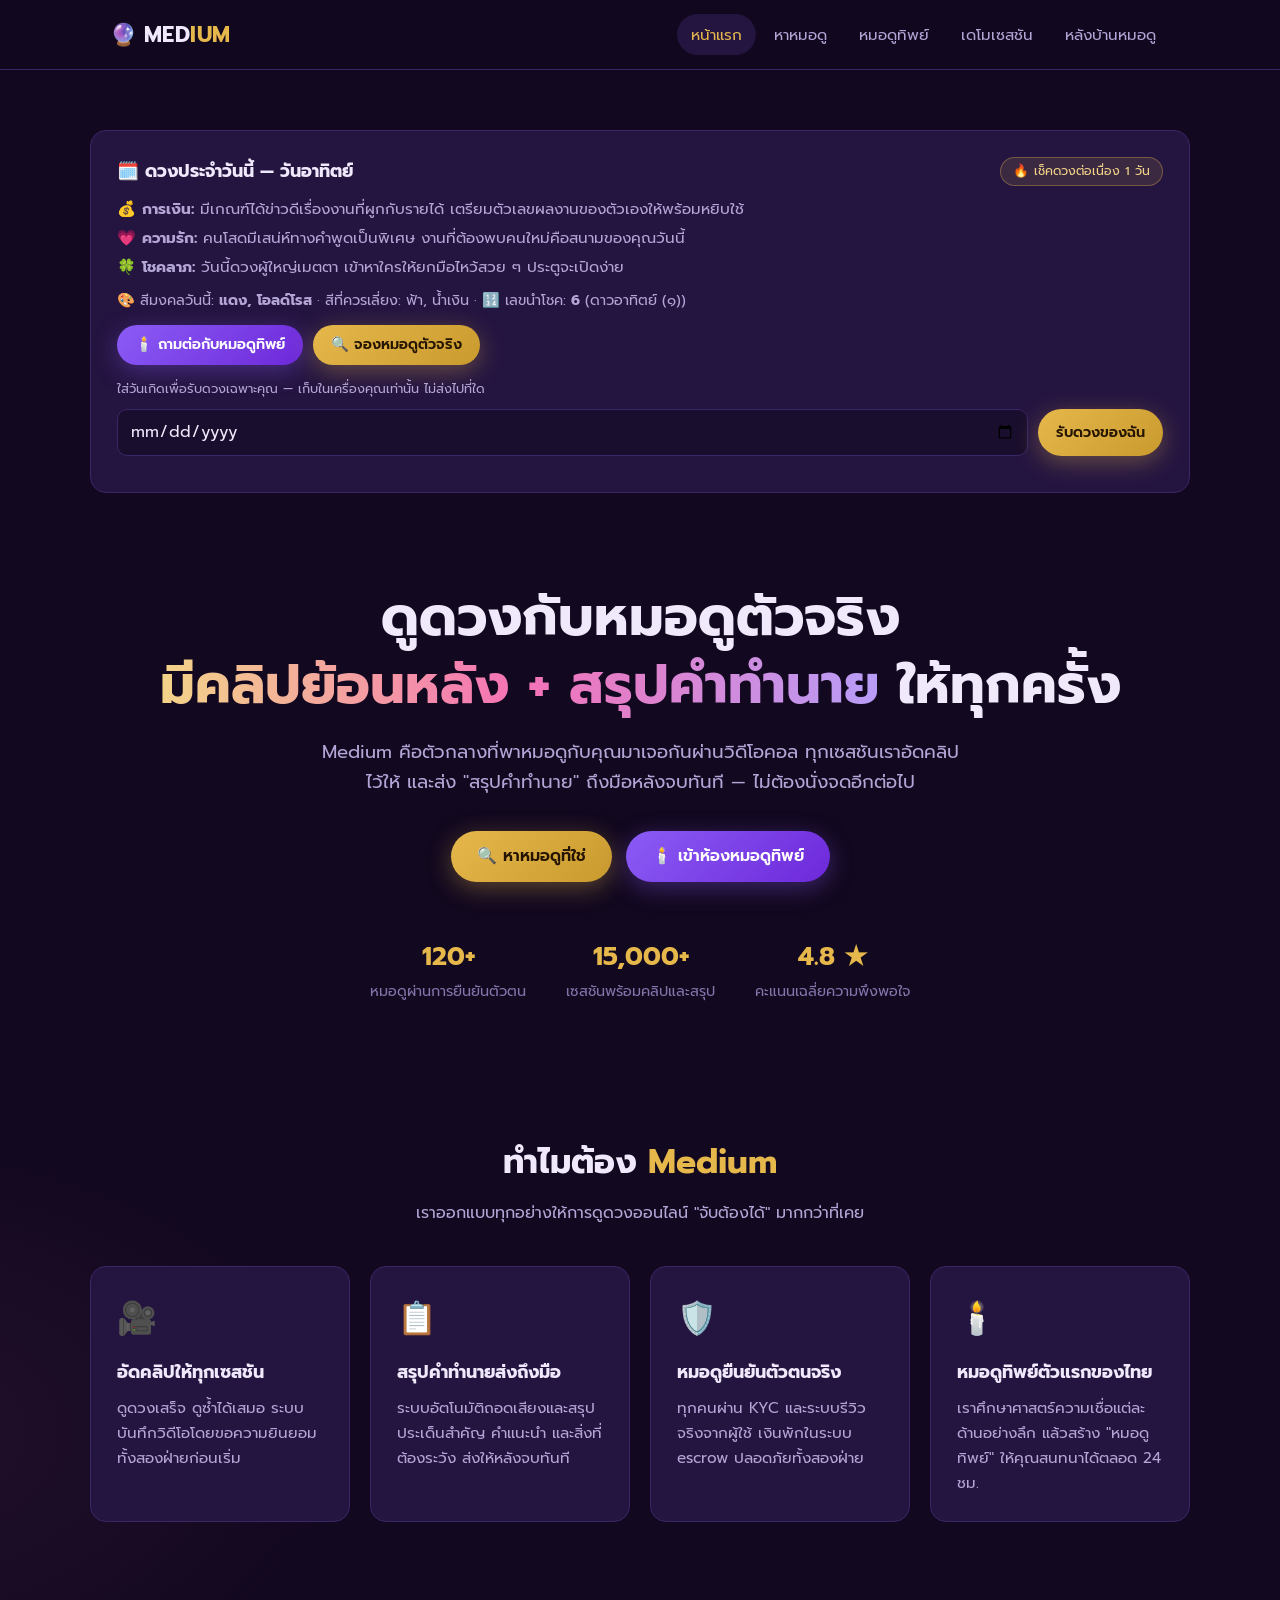
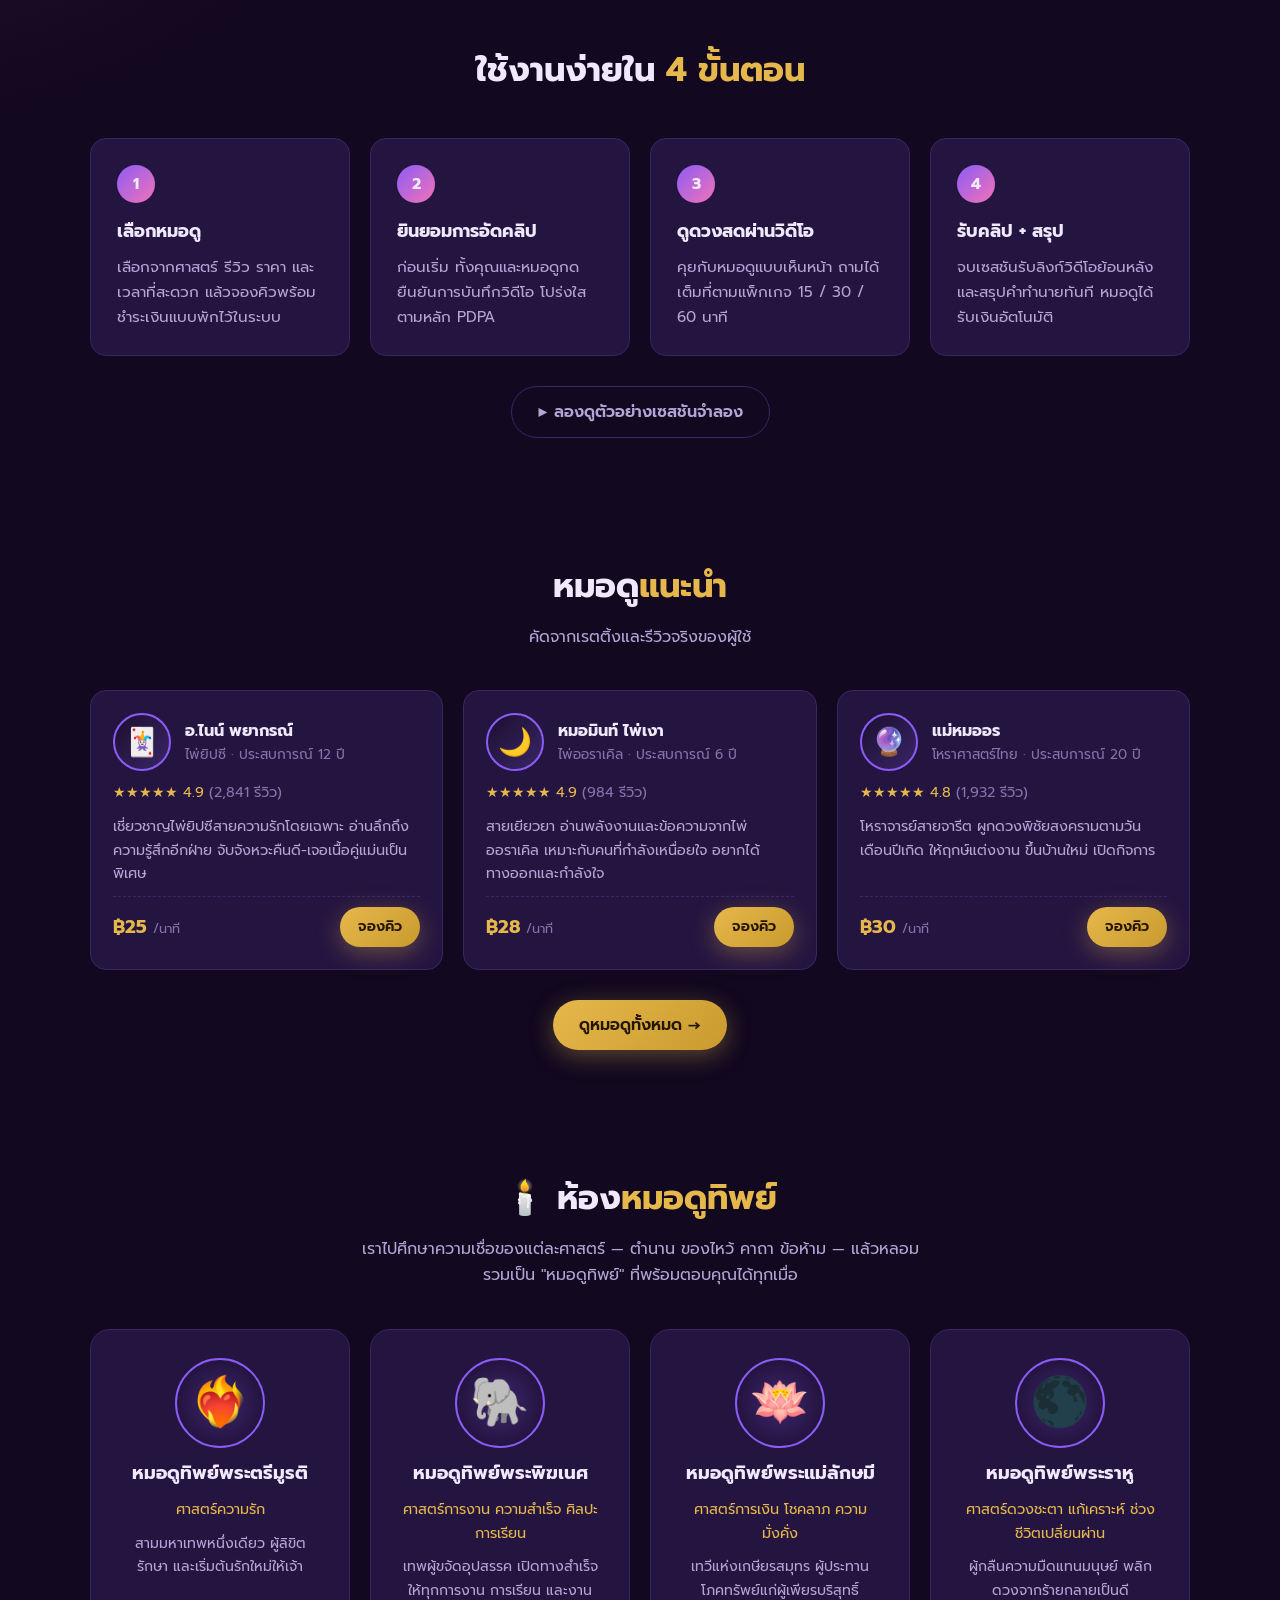
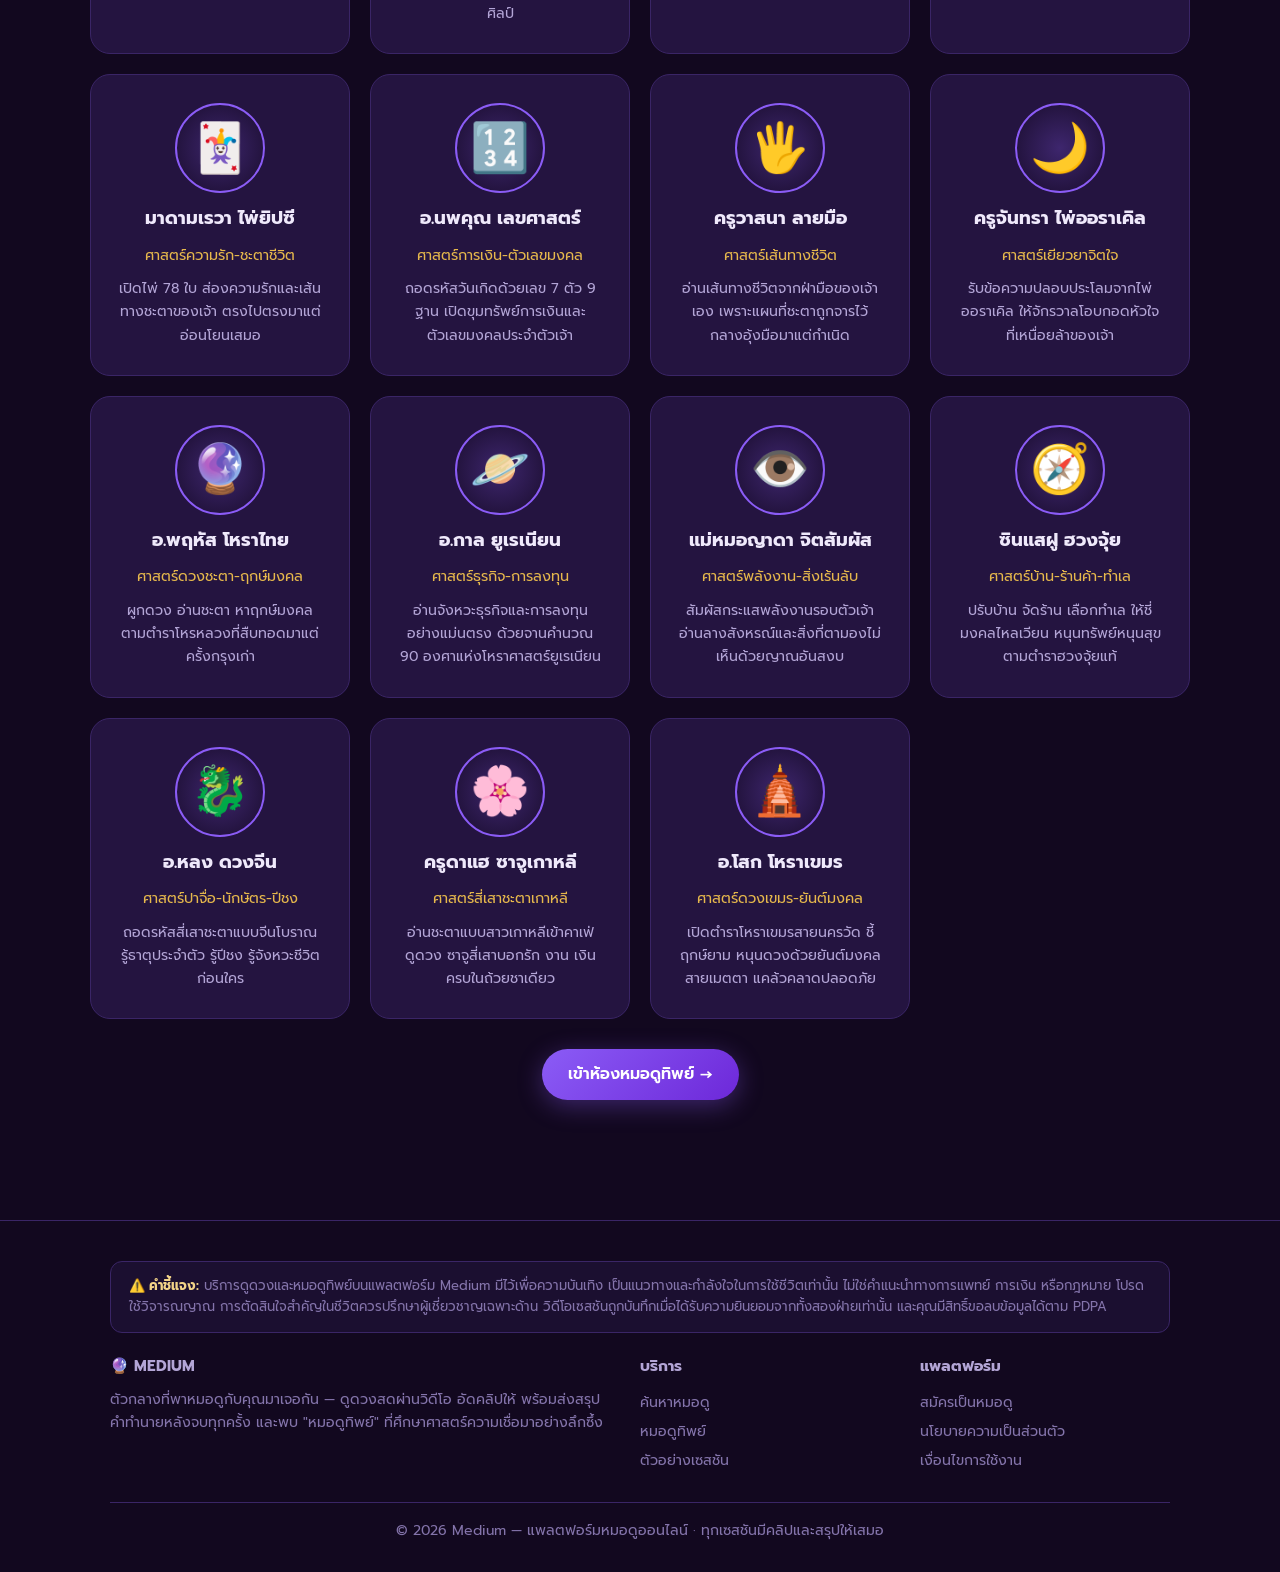
==== commit 1e2f5765: "โปรไฟล์ดวง + ดวงรายวัน/streak + สมุดคำทำนาย (ชุดแรก retention loop) Co-Authored-By: Claude Fable 5 <" ====
--- a/index.html
+++ b/index.html
@@ -45,6 +45,13 @@
 <body data-page="home">
   <header class="nav" id="app-nav"></header>
 
+  <!-- ดวงประจำวัน (โปรไฟล์ดวง + streak — ข้อมูลอยู่ในเครื่องผู้ใช้เท่านั้น) -->
+  <section class="section container" style="padding-bottom:0">
+    <div class="card" id="daily-card" style="text-align:left">
+      <div id="daily-body"></div>
+    </div>
+  </section>
+
   <!-- HERO -->
   <section class="hero container">
     <h1>ดูดวงกับหมอดูตัวจริง<br><span class="grad">มีคลิปย้อนหลัง + สรุปคำทำนาย</span> ให้ทุกครั้ง</h1>
@@ -153,6 +160,58 @@
   <script src="data/seers.js"></script>
   <script src="data/personas.js"></script>
   <script src="assets/js/app.js"></script>
+  <script src="assets/js/daily.js"></script>
+  <script>
+    // ---------- การ์ดดวงประจำวัน ----------
+    const dailyBody = document.getElementById("daily-body");
+    function renderDaily() {
+      const D = window.MEDIUM_DAILY;
+      const profile = D.getProfile();
+      const f = D.buildDaily();
+      const chk = D.checkin();
+      const streakBadge = `<span class="badge badge-gold">🔥 เช็คดวงต่อเนื่อง ${chk.streak} วัน</span>`;
+      const milestone = chk.milestone ? `<p class="gold" style="margin:8px 0 0">${chk.milestone}</p>` : "";
+      const profileRow = profile && profile.dob
+        ? `<span class="muted" style="font-size:.8rem">ดวงเฉพาะของ${profile.name ? " " + escapeHtml(profile.name) : "คุณ"} (วันเกิด ${profile.dob.split("-").reverse().join("/")})
+             · <a href="#" id="daily-clear" class="gold">ลบข้อมูลของฉัน</a></span>`
+        : `<span class="muted" style="font-size:.8rem">ใส่วันเกิดเพื่อรับดวงเฉพาะคุณ — เก็บในเครื่องคุณเท่านั้น ไม่ส่งไปที่ใด</span>
+           <span class="tool-row" style="margin-top:8px;display:flex">
+             <input type="date" id="daily-dob" style="flex:1;min-width:150px;background:rgba(0,0,0,.3);color:inherit;border:1px solid var(--line);border-radius:10px;padding:8px 12px;font:inherit">
+             <button class="btn btn-gold btn-sm" id="daily-save">รับดวงของฉัน</button>
+           </span>`;
+      dailyBody.innerHTML = `
+        <div style="display:flex;justify-content:space-between;align-items:center;flex-wrap:wrap;gap:8px">
+          <h3 style="margin:0">🗓️ ดวงประจำวัน${f.personalized ? "ของคุณ" : "นี้"} — วัน${f.dayInfo.d}</h3>
+          ${streakBadge}
+        </div>
+        <p style="margin:10px 0 4px">💰 <b>การเงิน:</b> ${f.money}</p>
+        <p style="margin:4px 0">💗 <b>ความรัก:</b> ${f.love}</p>
+        <p style="margin:4px 0 10px">🍀 <b>โชคลาภ:</b> ${f.luck}</p>
+        <p class="muted" style="margin:0 0 6px;font-size:.9rem">
+          🎨 สีมงคลวันนี้: <b>${f.dayInfo.lucky}</b> · สีที่ควรเลี่ยง: ${f.dayInfo.avoid} · 🔢 เลขนำโชค: <b>${f.luckyNum}</b> (${f.dayInfo.star})</p>
+        ${f.zodiacNote ? `<p class="muted" style="margin:0 0 6px;font-size:.9rem">${f.zodiacNote}</p>` : ""}
+        ${milestone}
+        <div style="display:flex;gap:10px;flex-wrap:wrap;margin-top:12px;align-items:center">
+          <a class="btn btn-purple btn-sm" href="medium.html">🕯️ ถามต่อกับหมอดูทิพย์</a>
+          <a class="btn btn-gold btn-sm" href="seers.html">🔍 จองหมอดูตัวจริง</a>
+        </div>
+        <div style="margin-top:10px">${profileRow}</div>`;
+      const saveBtn = document.getElementById("daily-save");
+      if (saveBtn) saveBtn.onclick = () => {
+        const dob = document.getElementById("daily-dob").value;
+        if (!dob) return;
+        D.saveProfile({ dob });
+        renderDaily();
+      };
+      const clearBtn = document.getElementById("daily-clear");
+      if (clearBtn) clearBtn.onclick = (e) => {
+        e.preventDefault();
+        D.clearAll();
+        renderDaily();
+      };
+    }
+    renderDaily();
+  </script>
   <script>
     // หมอดูแนะนำ: เรตติ้งสูงสุด 3 คน
     const feat = [...window.SEERS].sort((a, b) => b.rating - a.rating).slice(0, 3);
--- a/assets/css/style.css
+++ b/assets/css/style.css
@@ -442,3 +442,55 @@
   .pkg-row { grid-template-columns: 1fr; }
   .medium-chat { height: 480px; }
 }
+
+/* ---------- เครื่องมือประจำศาสตร์ (หมอดูทิพย์) ---------- */
+.tool-box {
+  background: var(--card, rgba(255,255,255,.04));
+  border: 1px solid var(--line, rgba(230,184,76,.25));
+  border-radius: 16px;
+  padding: 18px 20px;
+  margin-bottom: 20px;
+}
+.tool-box h4 { margin: 0 0 6px; color: var(--gold, #e6b84c); }
+.tool-box .muted { font-size: .85rem; }
+.tool-row { display: flex; gap: 10px; margin: 10px 0; flex-wrap: wrap; }
+.tool-row input, .tool-row select {
+  flex: 1; min-width: 180px;
+  background: rgba(0,0,0,.3); color: inherit;
+  border: 1px solid var(--line, rgba(230,184,76,.25));
+  border-radius: 10px; padding: 10px 14px; font: inherit;
+}
+.card-fan {
+  display: grid; grid-template-columns: repeat(auto-fill, minmax(74px, 1fr));
+  gap: 10px; margin: 14px 0 8px;
+}
+.tcard {
+  aspect-ratio: 2 / 3;
+  border-radius: 10px;
+  border: 1px solid var(--purple, #8b5cf6);
+  background: linear-gradient(145deg, #2a1548, #12081f);
+  color: var(--gold, #e6b84c);
+  font-size: 1.6rem;
+  cursor: pointer;
+  transition: transform .25s, box-shadow .25s;
+}
+.tcard:hover:not(.flip) { transform: translateY(-6px); box-shadow: 0 8px 18px rgba(139,92,246,.35); }
+.tcard.flip {
+  background: linear-gradient(145deg, #3b2a12, #1f1408);
+  border-color: var(--gold, #e6b84c);
+  font-size: .72rem; font-weight: 600; cursor: default;
+  padding: 4px; word-break: break-word;
+}
+
+/* ---------- สมุดคำทำนาย ---------- */
+.journal-item {
+  border: 1px solid var(--line, rgba(230,184,76,.25));
+  border-radius: 12px;
+  padding: 12px 14px;
+  margin: 10px 0;
+  background: rgba(0,0,0,.2);
+}
+.journal-item p { margin: 8px 0; font-size: .9rem; white-space: pre-line; }
+.journal-head { display: flex; justify-content: space-between; gap: 10px; font-size: .85rem; flex-wrap: wrap; }
+.journal-actions { display: flex; gap: 8px; align-items: center; flex-wrap: wrap; font-size: .8rem; }
+#journal-list { max-height: 55vh; overflow-y: auto; }
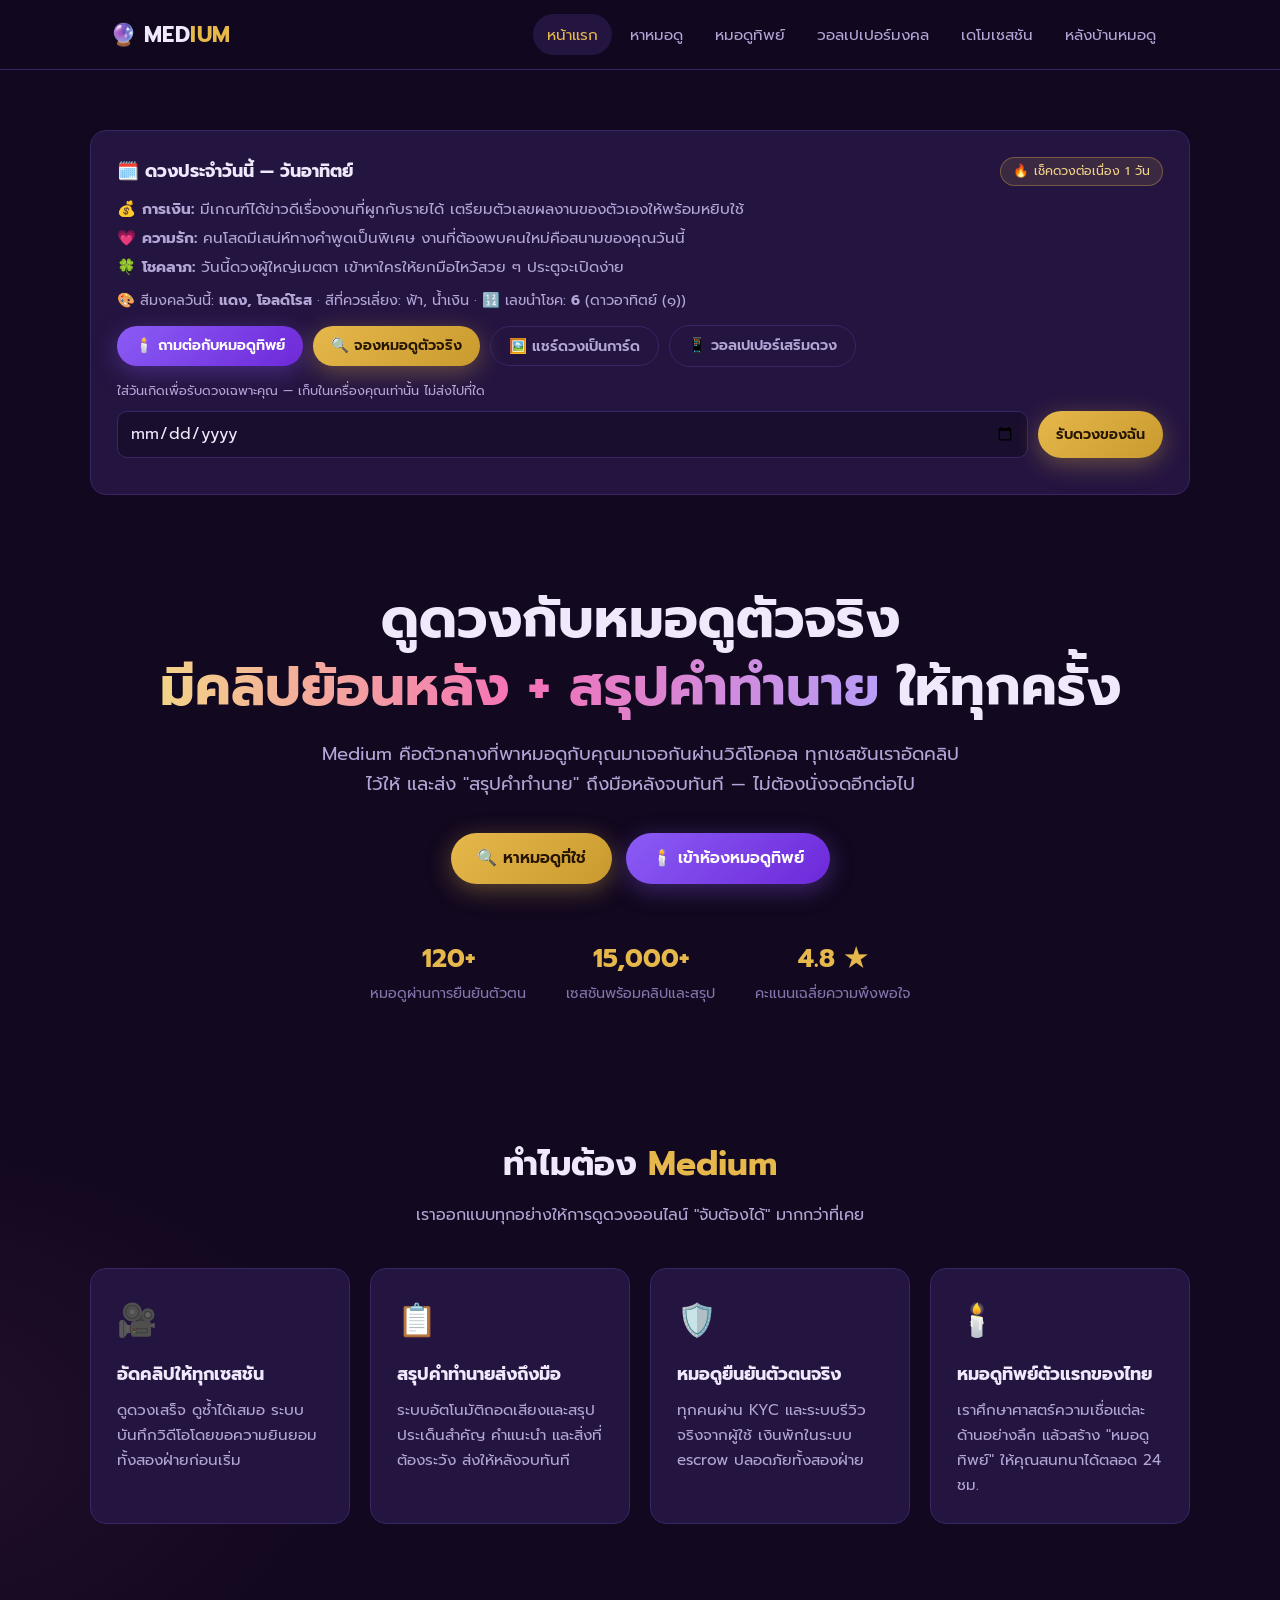
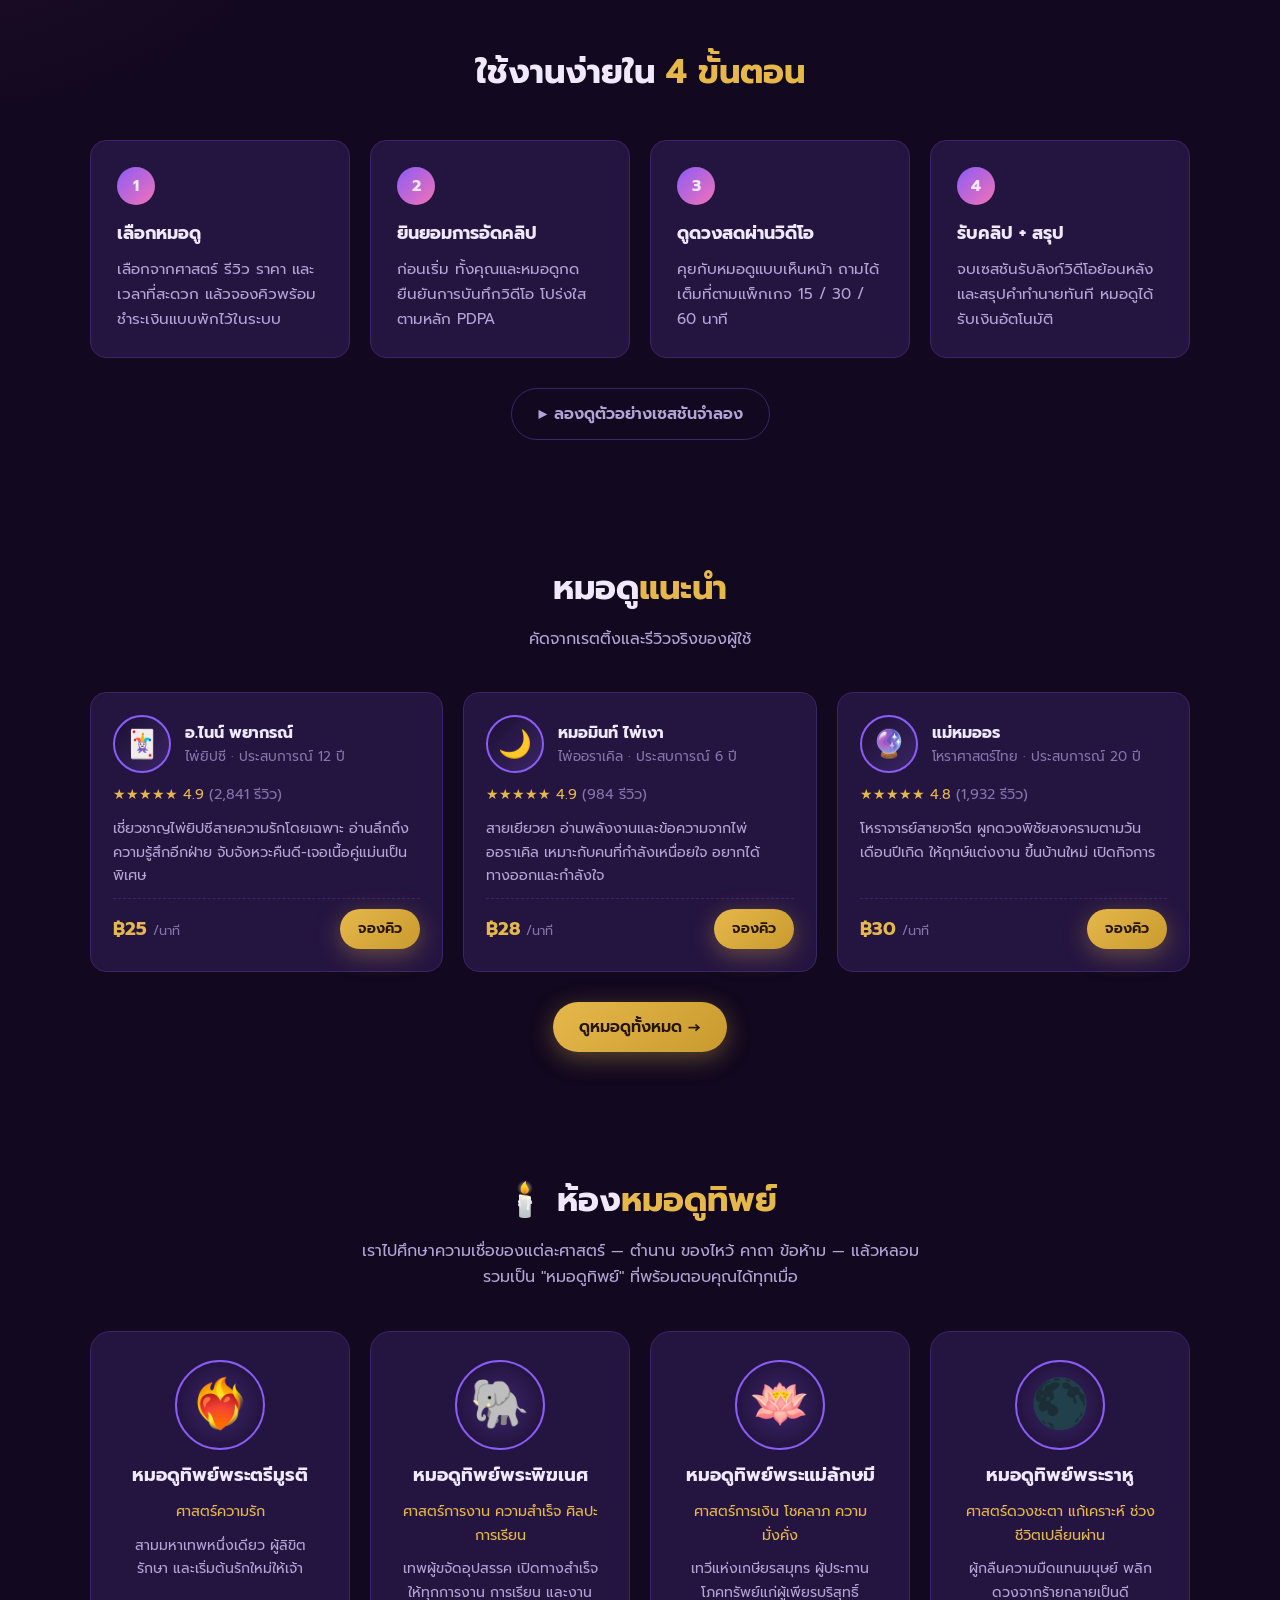
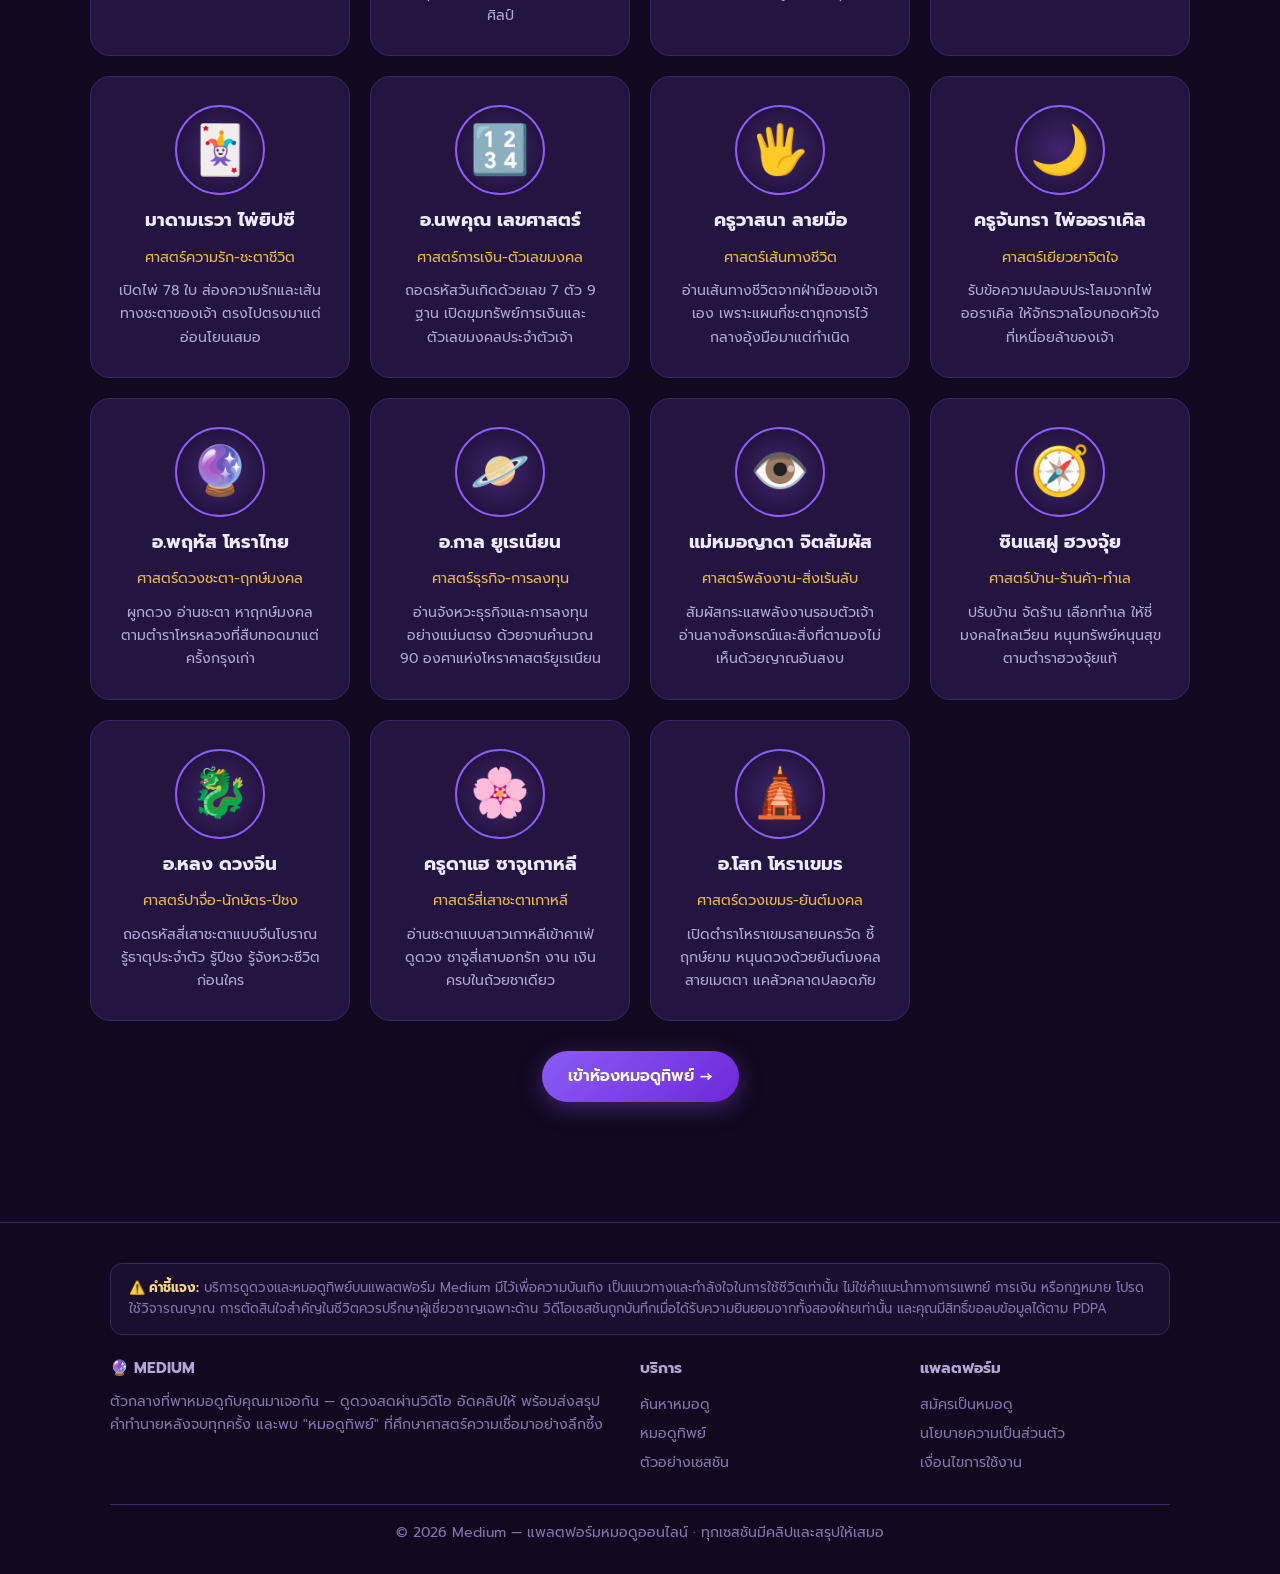
==== commit 22b8d830: "การ์ดคำทำนายแชร์เป็นรูป + วอลเปเปอร์เสริมดวง Co-Authored-By: Claude Fable 5 <noreply@anthropic.com> " ====
--- a/index.html
+++ b/index.html
@@ -161,6 +161,7 @@
   <script src="data/personas.js"></script>
   <script src="assets/js/app.js"></script>
   <script src="assets/js/daily.js"></script>
+  <script src="assets/js/sharecard.js"></script>
   <script>
     // ---------- การ์ดดวงประจำวัน ----------
     const dailyBody = document.getElementById("daily-body");
@@ -194,6 +195,8 @@
         <div style="display:flex;gap:10px;flex-wrap:wrap;margin-top:12px;align-items:center">
           <a class="btn btn-purple btn-sm" href="medium.html">🕯️ ถามต่อกับหมอดูทิพย์</a>
           <a class="btn btn-gold btn-sm" href="seers.html">🔍 จองหมอดูตัวจริง</a>
+          <button class="btn btn-ghost btn-sm" id="daily-card-share">🖼️ แชร์ดวงเป็นการ์ด</button>
+          <a class="btn btn-ghost btn-sm" href="wallpaper.html">📱 วอลเปเปอร์เสริมดวง</a>
         </div>
         <div style="margin-top:10px">${profileRow}</div>`;
       const saveBtn = document.getElementById("daily-save");
@@ -208,6 +211,13 @@
         e.preventDefault();
         D.clearAll();
         renderDaily();
+      };
+      // แชร์ดวงประจำวันเป็นการ์ดรูปภาพ (Canvas — สร้างในเครื่องผู้ใช้)
+      document.getElementById("daily-card-share").onclick = () => {
+        const cardText = "💰 การเงิน: " + f.money + "\n\n💗 ความรัก: " + f.love + "\n\n🍀 โชคลาภ: " + f.luck +
+          "\n\n🎨 สีมงคล: " + f.dayInfo.lucky + " · 🔢 เลขนำโชค: " + f.luckyNum;
+        const canvas = MEDIUM_CARD.drawReadingCard({ source: "ดวงประจำวัน" + (f.personalized ? "ของฉัน" : ""), text: cardText });
+        MEDIUM_CARD.share(canvas, "medium-daily.png", "🔮 ดวงประจำวันของฉันจาก Medium");
       };
     }
     renderDaily();
--- a/assets/css/style.css
+++ b/assets/css/style.css
@@ -494,3 +494,7 @@
 .journal-head { display: flex; justify-content: space-between; gap: 10px; font-size: .85rem; flex-wrap: wrap; }
 .journal-actions { display: flex; gap: 8px; align-items: center; flex-wrap: wrap; font-size: .8rem; }
 #journal-list { max-height: 55vh; overflow-y: auto; }
+
+/* วอลเปเปอร์เสริมดวง */
+.wp-layout { display: grid; grid-template-columns: 1.4fr 1fr; gap: 20px; align-items: start; }
+@media (max-width: 760px) { .wp-layout { grid-template-columns: 1fr; } }
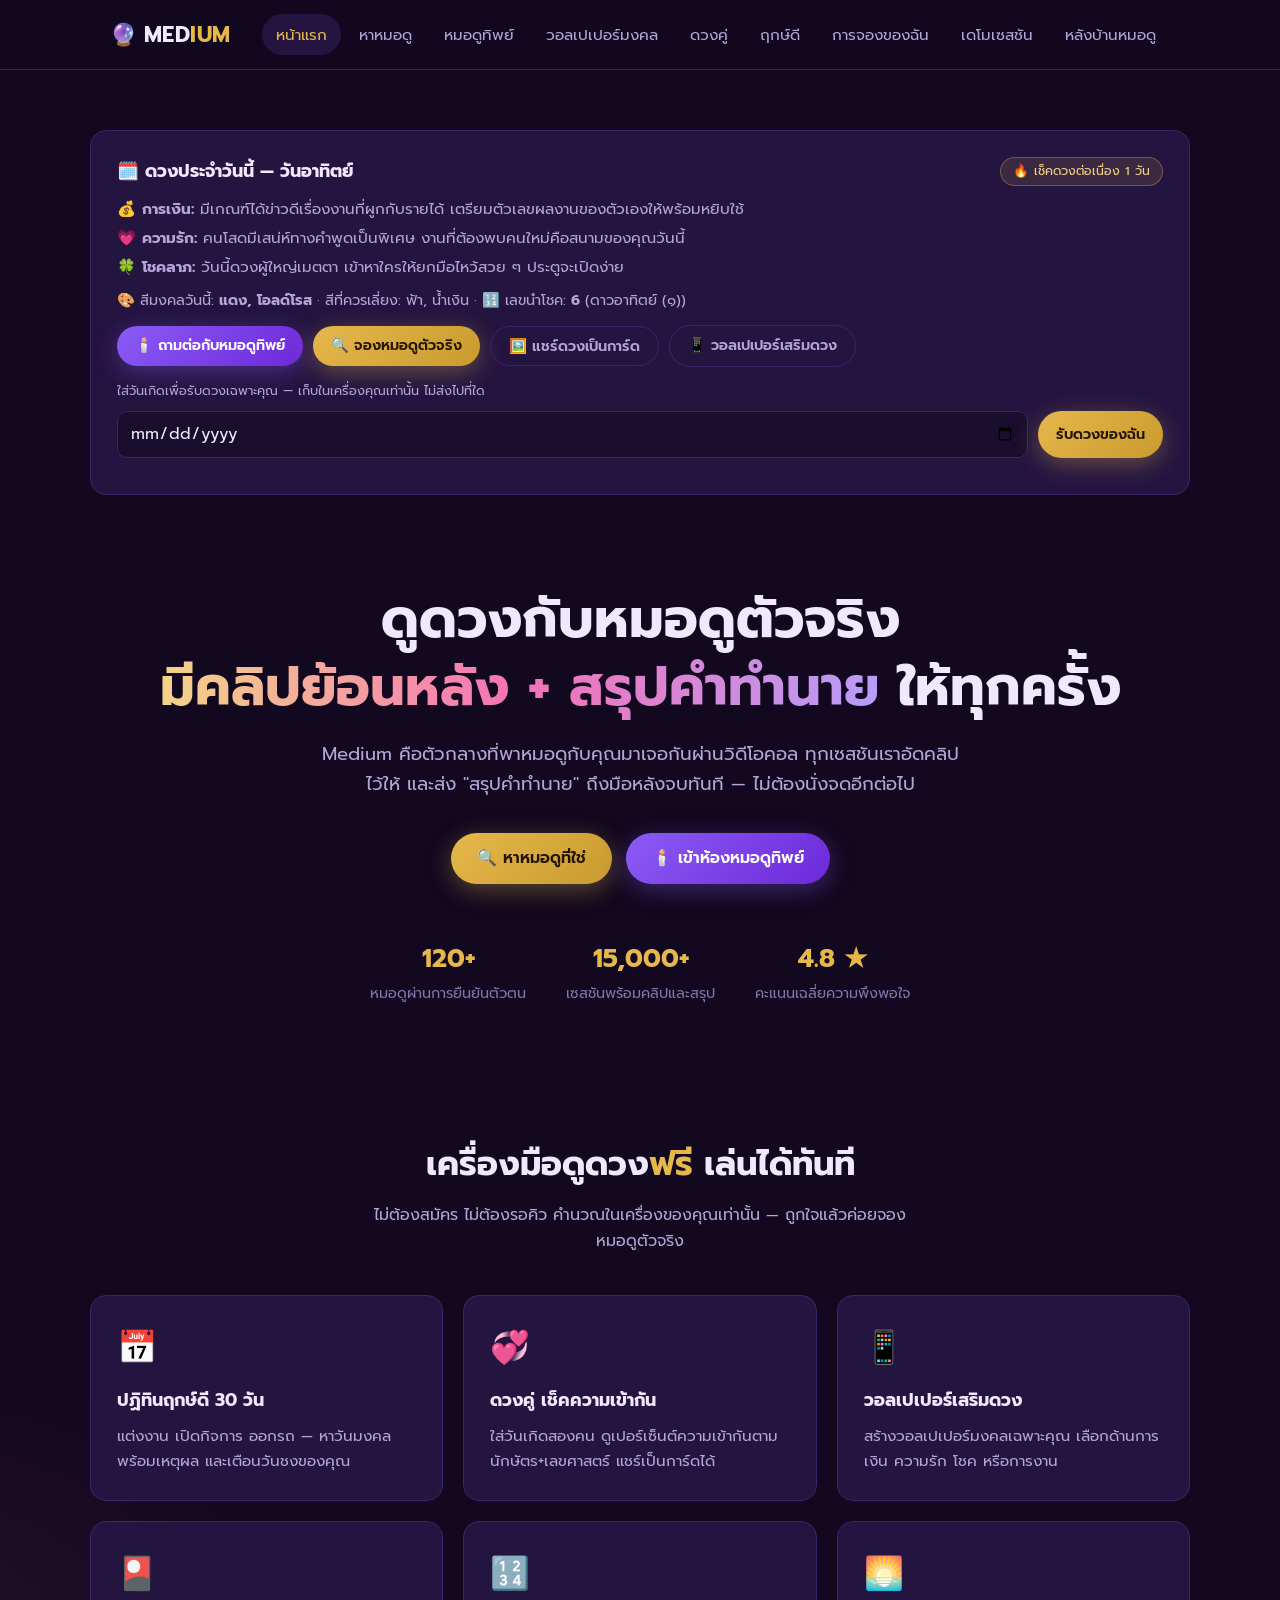
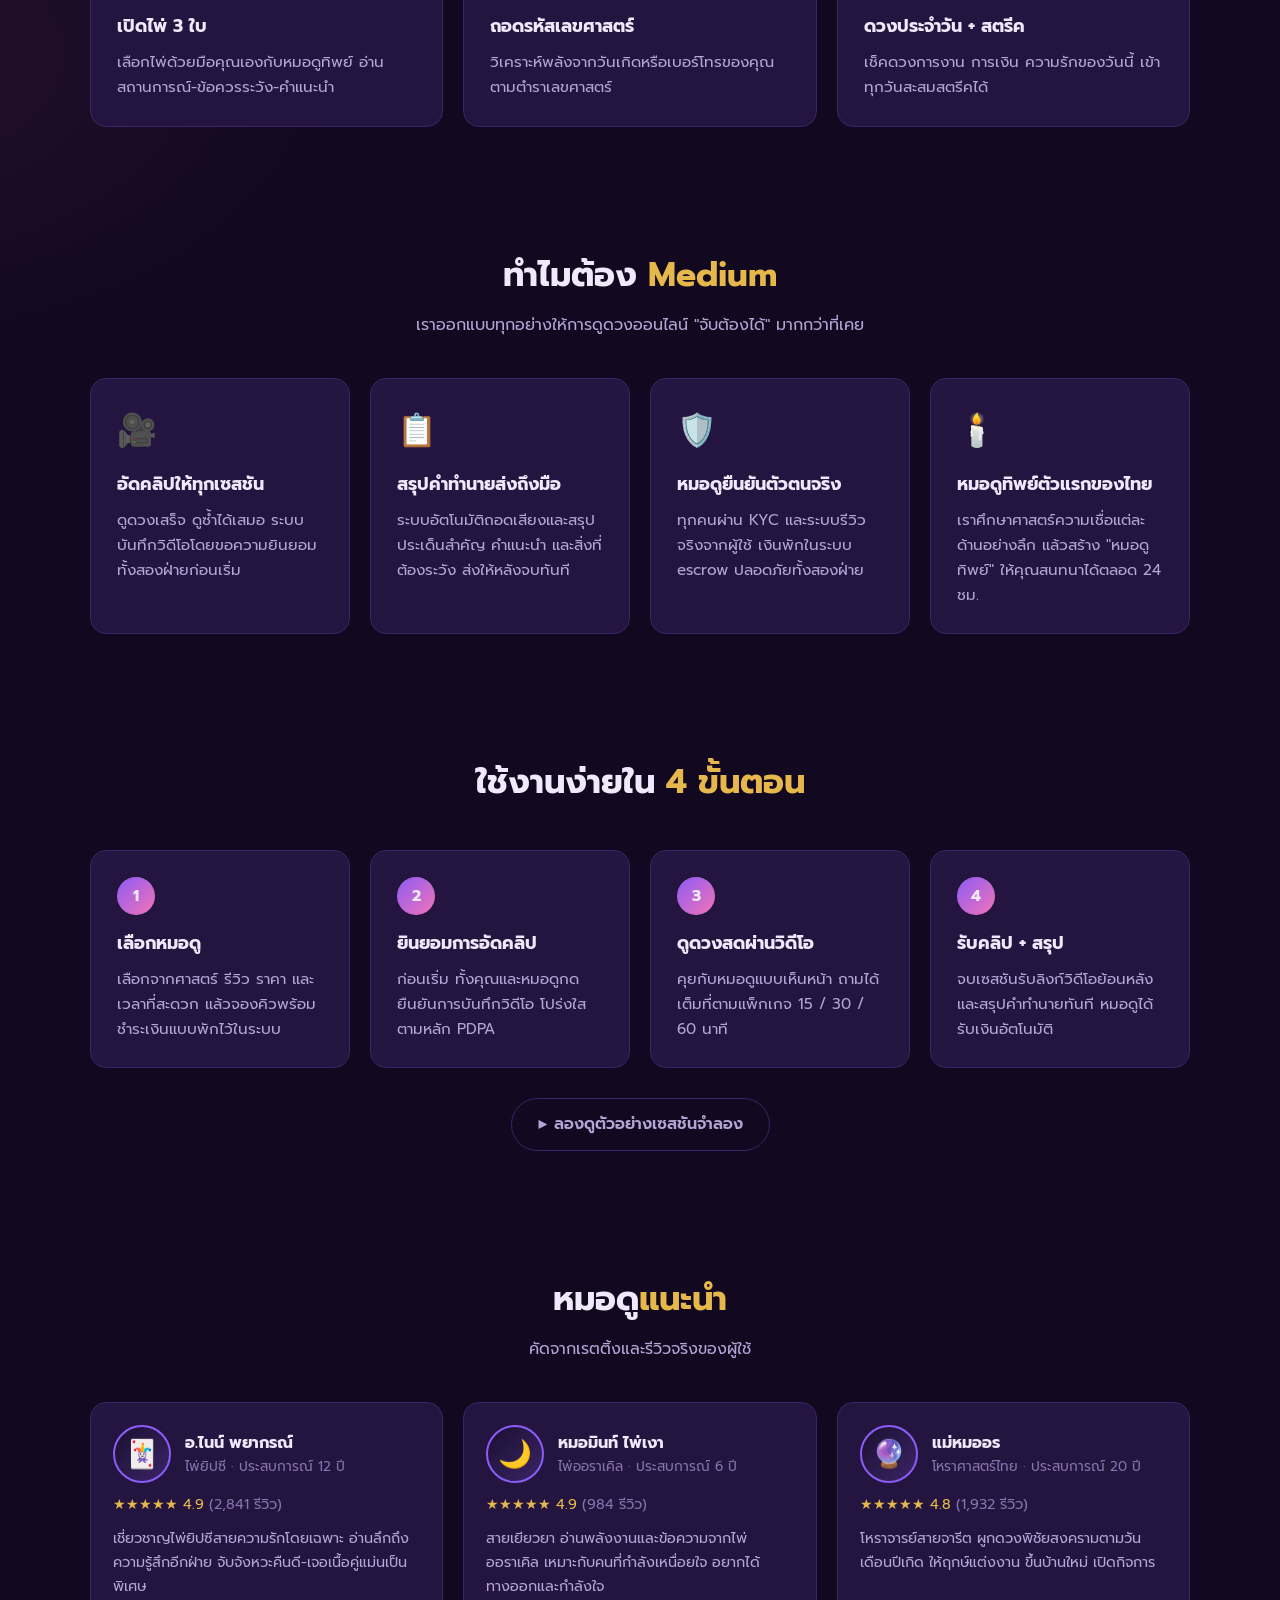
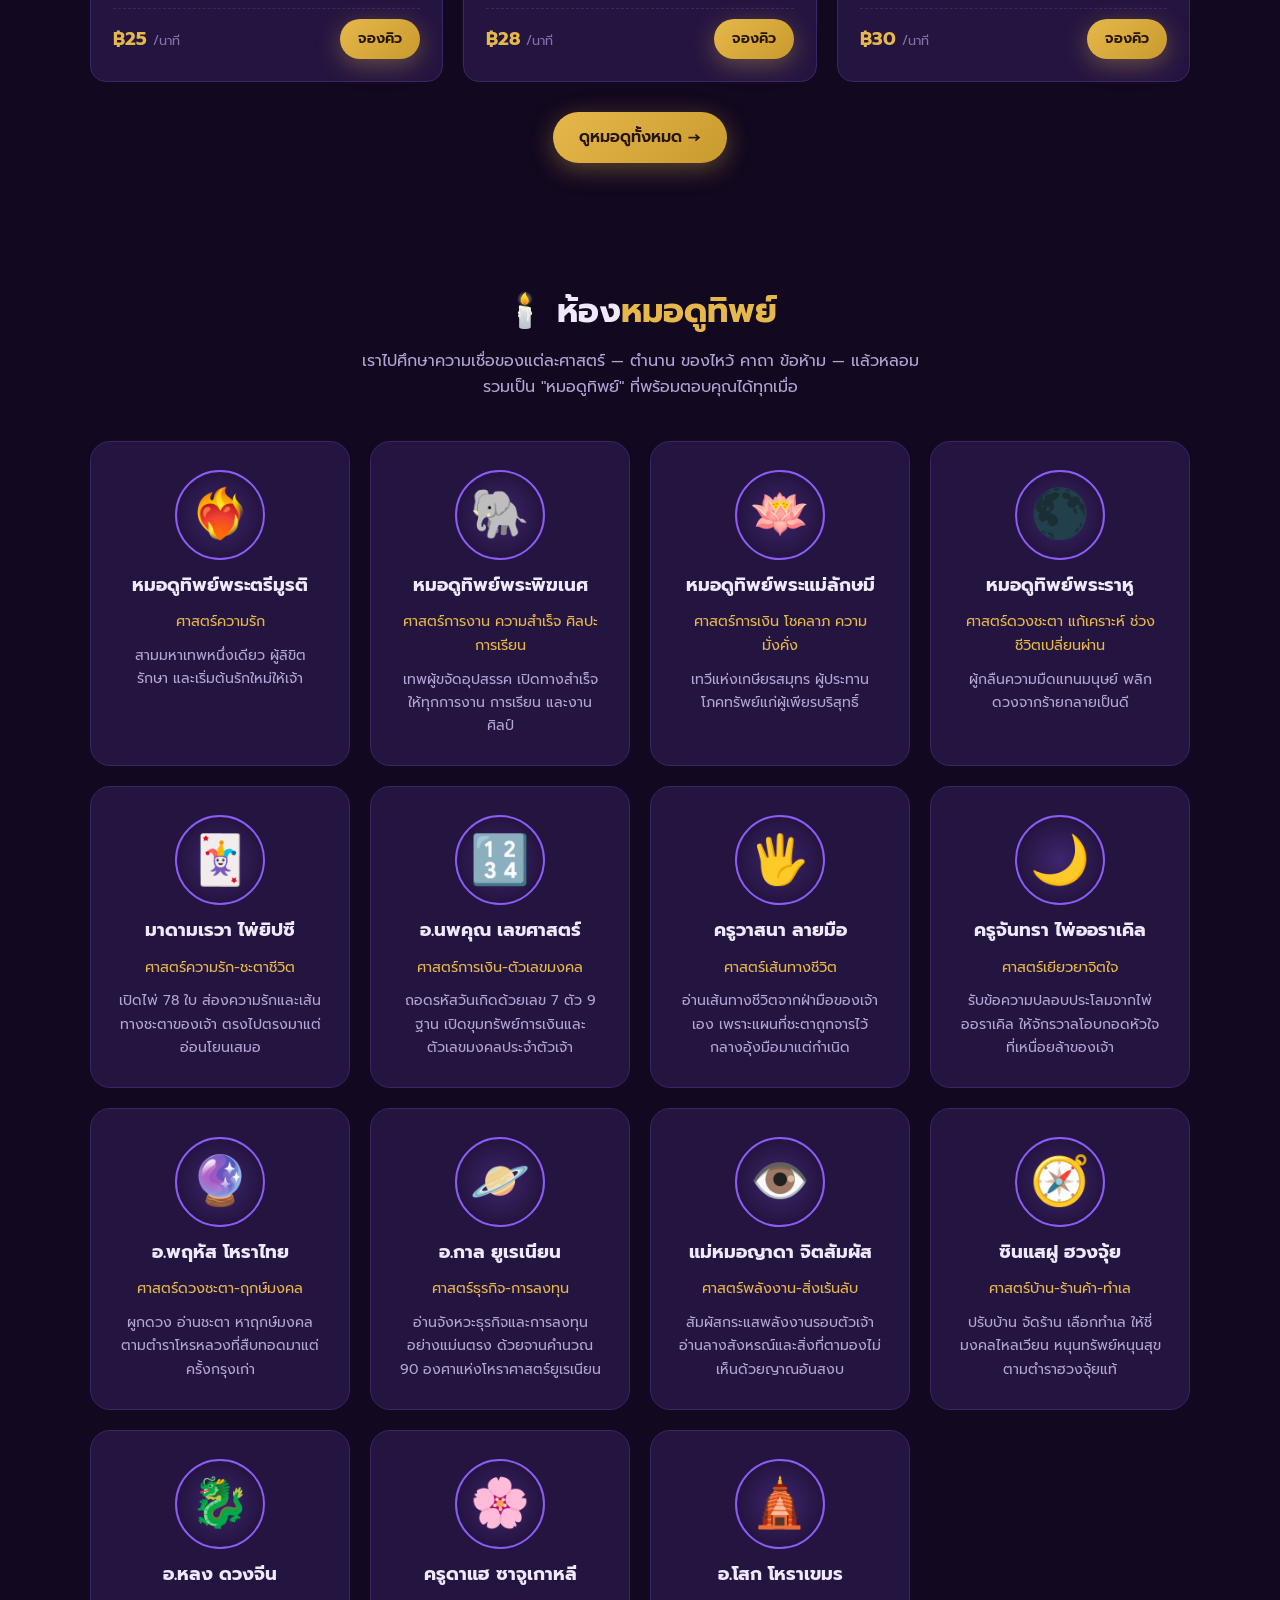
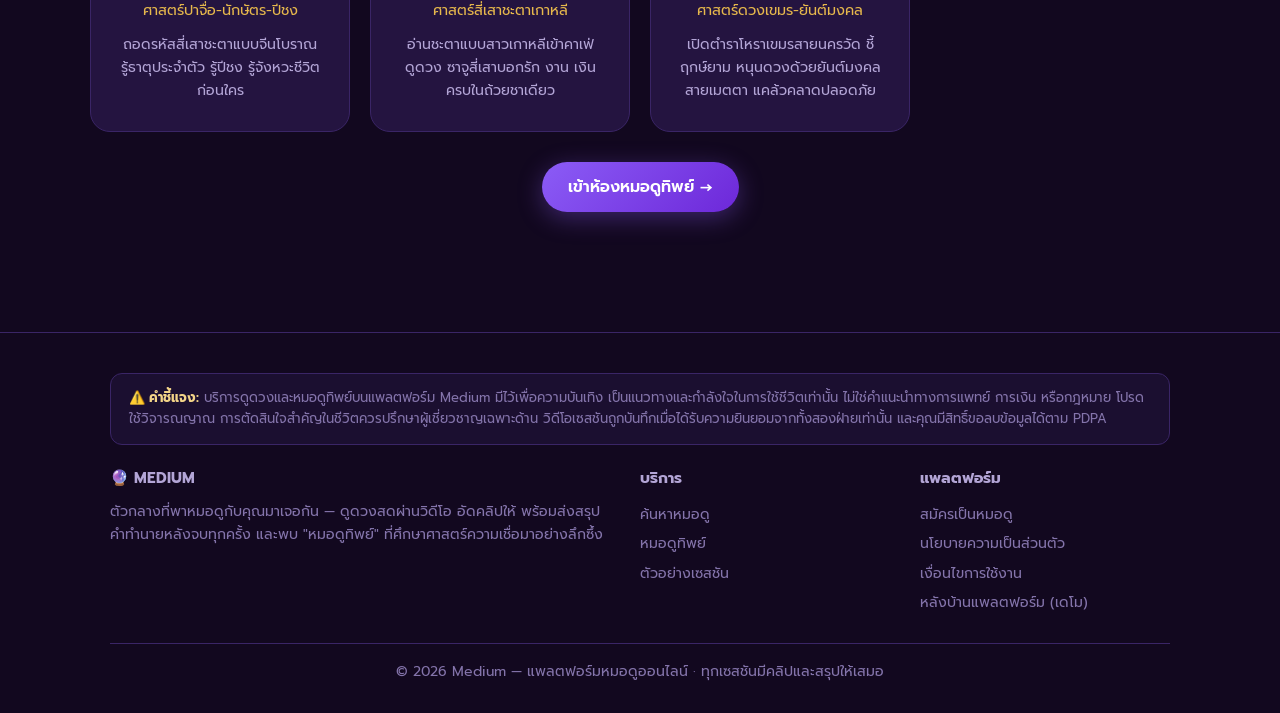
==== commit 9a6127af: "หน้าแรก: ส่วนเครื่องมือดูดวงฟรี 6 อย่าง Co-Authored-By: Claude Fable 5 <noreply@anthropic.com> Claud" ====
--- a/index.html
+++ b/index.html
@@ -68,6 +68,40 @@
     </div>
   </section>
 
+  <!-- เครื่องมือดูดวงฟรี -->
+  <section class="section container">
+    <div class="section-head">
+      <h2>เครื่องมือดูดวง<span class="em">ฟรี</span> เล่นได้ทันที</h2>
+      <p>ไม่ต้องสมัคร ไม่ต้องรอคิว คำนวณในเครื่องของคุณเท่านั้น — ถูกใจแล้วค่อยจองหมอดูตัวจริง</p>
+    </div>
+    <div class="grid grid-3">
+      <a class="card" href="lucky-days.html">
+        <span class="icon">📅</span><h3>ปฏิทินฤกษ์ดี 30 วัน</h3>
+        <p>แต่งงาน เปิดกิจการ ออกรถ — หาวันมงคลพร้อมเหตุผล และเตือนวันชงของคุณ</p>
+      </a>
+      <a class="card" href="match.html">
+        <span class="icon">💞</span><h3>ดวงคู่ เช็คความเข้ากัน</h3>
+        <p>ใส่วันเกิดสองคน ดูเปอร์เซ็นต์ความเข้ากันตามนักษัตร+เลขศาสตร์ แชร์เป็นการ์ดได้</p>
+      </a>
+      <a class="card" href="wallpaper.html">
+        <span class="icon">📱</span><h3>วอลเปเปอร์เสริมดวง</h3>
+        <p>สร้างวอลเปเปอร์มงคลเฉพาะคุณ เลือกด้านการเงิน ความรัก โชค หรือการงาน</p>
+      </a>
+      <a class="card" href="medium.html#tarot">
+        <span class="icon">🎴</span><h3>เปิดไพ่ 3 ใบ</h3>
+        <p>เลือกไพ่ด้วยมือคุณเองกับหมอดูทิพย์ อ่านสถานการณ์-ข้อควรระวัง-คำแนะนำ</p>
+      </a>
+      <a class="card" href="medium.html#numerology">
+        <span class="icon">🔢</span><h3>ถอดรหัสเลขศาสตร์</h3>
+        <p>วิเคราะห์พลังจากวันเกิดหรือเบอร์โทรของคุณตามตำราเลขศาสตร์</p>
+      </a>
+      <a class="card" href="#daily-card">
+        <span class="icon">🌅</span><h3>ดวงประจำวัน + สตรีค</h3>
+        <p>เช็คดวงการงาน การเงิน ความรักของวันนี้ เข้าทุกวันสะสมสตรีคได้</p>
+      </a>
+    </div>
+  </section>
+
   <!-- WHY MEDIUM -->
   <section class="section container">
     <div class="section-head">
--- a/assets/css/style.css
+++ b/assets/css/style.css
@@ -461,25 +461,104 @@
   border-radius: 10px; padding: 10px 14px; font: inherit;
 }
 .card-fan {
-  display: grid; grid-template-columns: repeat(auto-fill, minmax(74px, 1fr));
-  gap: 10px; margin: 14px 0 8px;
+  display: grid; grid-template-columns: repeat(auto-fill, minmax(84px, 1fr));
+  gap: 12px; margin: 16px 0 10px;
+  perspective: 1000px;
 }
 .tcard {
   aspect-ratio: 2 / 3;
-  border-radius: 10px;
-  border: 1px solid var(--purple, #8b5cf6);
-  background: linear-gradient(145deg, #2a1548, #12081f);
+  background: transparent; border: 0; padding: 0;
+  cursor: pointer;
+  transition: transform .25s;
+  animation: tcard-deal .5s backwards;
+  animation-delay: calc(var(--i, 0) * 50ms);
+}
+@keyframes tcard-deal {
+  from { opacity: 0; transform: translateY(16px) scale(.88); }
+  to { opacity: 1; transform: none; }
+}
+.tcard:hover:not(.flip) { transform: translateY(-8px) rotate(-1.5deg); }
+.tcard.flip { cursor: default; }
+.tcard-inner {
+  position: relative; display: block; width: 100%; height: 100%;
+  transform-style: preserve-3d;
+  transition: transform .65s cubic-bezier(.3, .8, .3, 1.05);
+}
+.tcard.flip .tcard-inner { transform: rotateY(180deg); }
+.tcard-face {
+  position: absolute; inset: 0;
+  backface-visibility: hidden; -webkit-backface-visibility: hidden;
+  border-radius: 12px;
+  display: flex; flex-direction: column; align-items: center; justify-content: center;
+  overflow: hidden;
+}
+/* หลังไพ่ (ก่อนเปิด): ม่วงราตรี + กรอบทองซ้อน + ตราจันทร์-ดาว */
+.tc-cover {
+  gap: 2px;
+  background:
+    radial-gradient(circle at 50% 16%, rgba(230,184,76,.20), transparent 45%),
+    radial-gradient(circle at 50% 88%, rgba(139,92,246,.30), transparent 55%),
+    linear-gradient(160deg, #2e1656, #180b30 55%, #0c0518);
+  border: 1px solid rgba(230,184,76,.55);
+  box-shadow: 0 4px 14px rgba(0,0,0,.45);
+  animation: tc-glow 3s ease-in-out infinite;
+  animation-delay: calc(var(--i, 0) * 240ms);
+}
+.tc-cover::before {
+  content: ""; position: absolute; inset: 5px;
+  border: 1px solid rgba(230,184,76,.4); border-radius: 8px;
+  pointer-events: none;
+}
+.tc-cover::after {
+  content: "✧ ✦ ✧"; position: absolute; bottom: 10px;
+  font-size: .5rem; color: rgba(230,184,76,.65); letter-spacing: 2px;
+}
+@keyframes tc-glow {
+  0%, 100% { box-shadow: 0 4px 14px rgba(0,0,0,.45); }
+  50% { box-shadow: 0 4px 18px rgba(0,0,0,.45), 0 0 16px rgba(230,184,76,.30); }
+}
+.tcard:hover:not(.flip) .tc-cover {
+  animation: none;
+  box-shadow: 0 10px 22px rgba(0,0,0,.5), 0 0 22px rgba(230,184,76,.45);
+  border-color: var(--gold, #e6b84c);
+}
+.tc-moon {
+  font-size: 1.7rem; line-height: 1;
   color: var(--gold, #e6b84c);
-  font-size: 1.6rem;
-  cursor: pointer;
-  transition: transform .25s, box-shadow .25s;
-}
-.tcard:hover:not(.flip) { transform: translateY(-6px); box-shadow: 0 8px 18px rgba(139,92,246,.35); }
-.tcard.flip {
-  background: linear-gradient(145deg, #3b2a12, #1f1408);
-  border-color: var(--gold, #e6b84c);
-  font-size: .72rem; font-weight: 600; cursor: default;
-  padding: 4px; word-break: break-word;
+  text-shadow: 0 0 12px rgba(230,184,76,.7);
+}
+.tc-orn { font-size: .6rem; color: rgba(196,164,255,.85); letter-spacing: 1px; }
+/* หน้าไพ่ (หลังเปิด): พื้นทองเข้ม + เลข + สัญลักษณ์ + ชื่อ */
+.tc-reveal {
+  transform: rotateY(180deg);
+  gap: 3px; padding: 6px 4px;
+  background:
+    radial-gradient(circle at 50% 30%, rgba(230,184,76,.16), transparent 60%),
+    linear-gradient(165deg, #43300f, #241605 60%, #120a02);
+  border: 1px solid var(--gold, #e6b84c);
+  box-shadow: 0 4px 16px rgba(0,0,0,.5), 0 0 18px rgba(230,184,76,.25);
+}
+.tc-reveal::before {
+  content: ""; position: absolute; inset: 5px;
+  border: 1px solid rgba(230,184,76,.35); border-radius: 8px;
+  pointer-events: none;
+}
+.tr-num {
+  font-size: .58rem; font-weight: 700; letter-spacing: 2px;
+  color: rgba(230,184,76,.85);
+}
+.tr-emoji {
+  font-size: 1.55rem; line-height: 1.2;
+  filter: drop-shadow(0 0 8px rgba(230,184,76,.55));
+}
+.tr-name {
+  font-size: .58rem; font-weight: 600; line-height: 1.15;
+  color: #f3dfae; text-align: center; word-break: break-word;
+}
+.tr-pos {
+  font-size: .5rem; padding: 1px 6px; border-radius: 99px;
+  background: rgba(139,92,246,.3); border: 1px solid rgba(139,92,246,.55);
+  color: #d9c8ff; white-space: nowrap;
 }
 
 /* ---------- สมุดคำทำนาย ---------- */
@@ -498,3 +577,64 @@
 /* วอลเปเปอร์เสริมดวง */
 .wp-layout { display: grid; grid-template-columns: 1.4fr 1fr; gap: 20px; align-items: start; }
 @media (max-width: 760px) { .wp-layout { grid-template-columns: 1fr; } }
+
+/* ปุ่มหมอดูคนโปรด */
+.seer-card { position: relative; }
+.fav-btn { position: absolute; top: 14px; right: 14px; background: none; border: none; font-size: 1.25rem; cursor: pointer; opacity: .75; transition: transform .15s, opacity .15s; }
+.fav-btn:hover, .fav-btn.active { opacity: 1; transform: scale(1.15); }
+
+/* ---------- เลือกวิธีพยากรณ์ (หน้าจอง) ---------- */
+.tool-pick-row { display: flex; gap: 8px; flex-wrap: wrap; }
+.tool-pick-row .chip { font-size: .82rem; padding: 6px 14px; }
+.tool-pick-row .chip.active {
+  background: var(--gold, #e6b84c); border-color: var(--gold, #e6b84c);
+  color: #1a1005; font-weight: 600;
+}
+
+/* ---------- ขั้นตอนชำระเงิน (เดโม) ---------- */
+.pay-methods { display: grid; grid-template-columns: repeat(3, 1fr); gap: 8px; }
+@media (max-width: 520px) { .pay-methods { grid-template-columns: 1fr; } }
+.pay-m {
+  padding: 10px 8px; border-radius: 12px; font-size: .85rem;
+  border: 1px solid var(--line); background: rgba(0,0,0,.25); color: var(--text-dim);
+  transition: .2s;
+}
+.pay-m:hover { border-color: var(--purple); color: var(--text); }
+.pay-m.active {
+  border-color: var(--gold); color: var(--gold-soft);
+  background: rgba(230,184,76,.1); font-weight: 600;
+}
+.pay-input {
+  width: 100%; background: rgba(0,0,0,.3); color: inherit;
+  border: 1px solid var(--line); border-radius: 10px; padding: 10px 14px; font: inherit;
+  opacity: .65;
+}
+.qr-box {
+  display: flex; gap: 16px; align-items: center;
+  background: rgba(0,0,0,.25); border: 1px dashed var(--line);
+  border-radius: 12px; padding: 14px; margin-bottom: 14px;
+  font-size: .88rem;
+}
+.qr-mock {
+  width: 108px; height: 108px; flex-shrink: 0; border-radius: 8px;
+  background:
+    repeating-linear-gradient(0deg, #111 0 6px, transparent 6px 12px),
+    repeating-linear-gradient(90deg, #111 0 6px, #fff 6px 12px);
+  border: 6px solid #fff;
+  position: relative;
+}
+.qr-mock::after {
+  content: "เดโม"; position: absolute; inset: 0;
+  display: flex; align-items: center; justify-content: center;
+  background: rgba(255,255,255,.85); color: #333;
+  font-size: .7rem; font-weight: 700; border-radius: 4px;
+  margin: 30px 22px;
+}
+
+/* ---------- ให้ดาวรีวิว (การจองของฉัน) ---------- */
+.star-pick { display: flex; gap: 4px; }
+.star-btn {
+  background: transparent; border: 0; font-size: 1.5rem; line-height: 1;
+  color: var(--gold, #e6b84c); padding: 2px; transition: transform .15s;
+}
+.star-btn:hover { transform: scale(1.2); }
